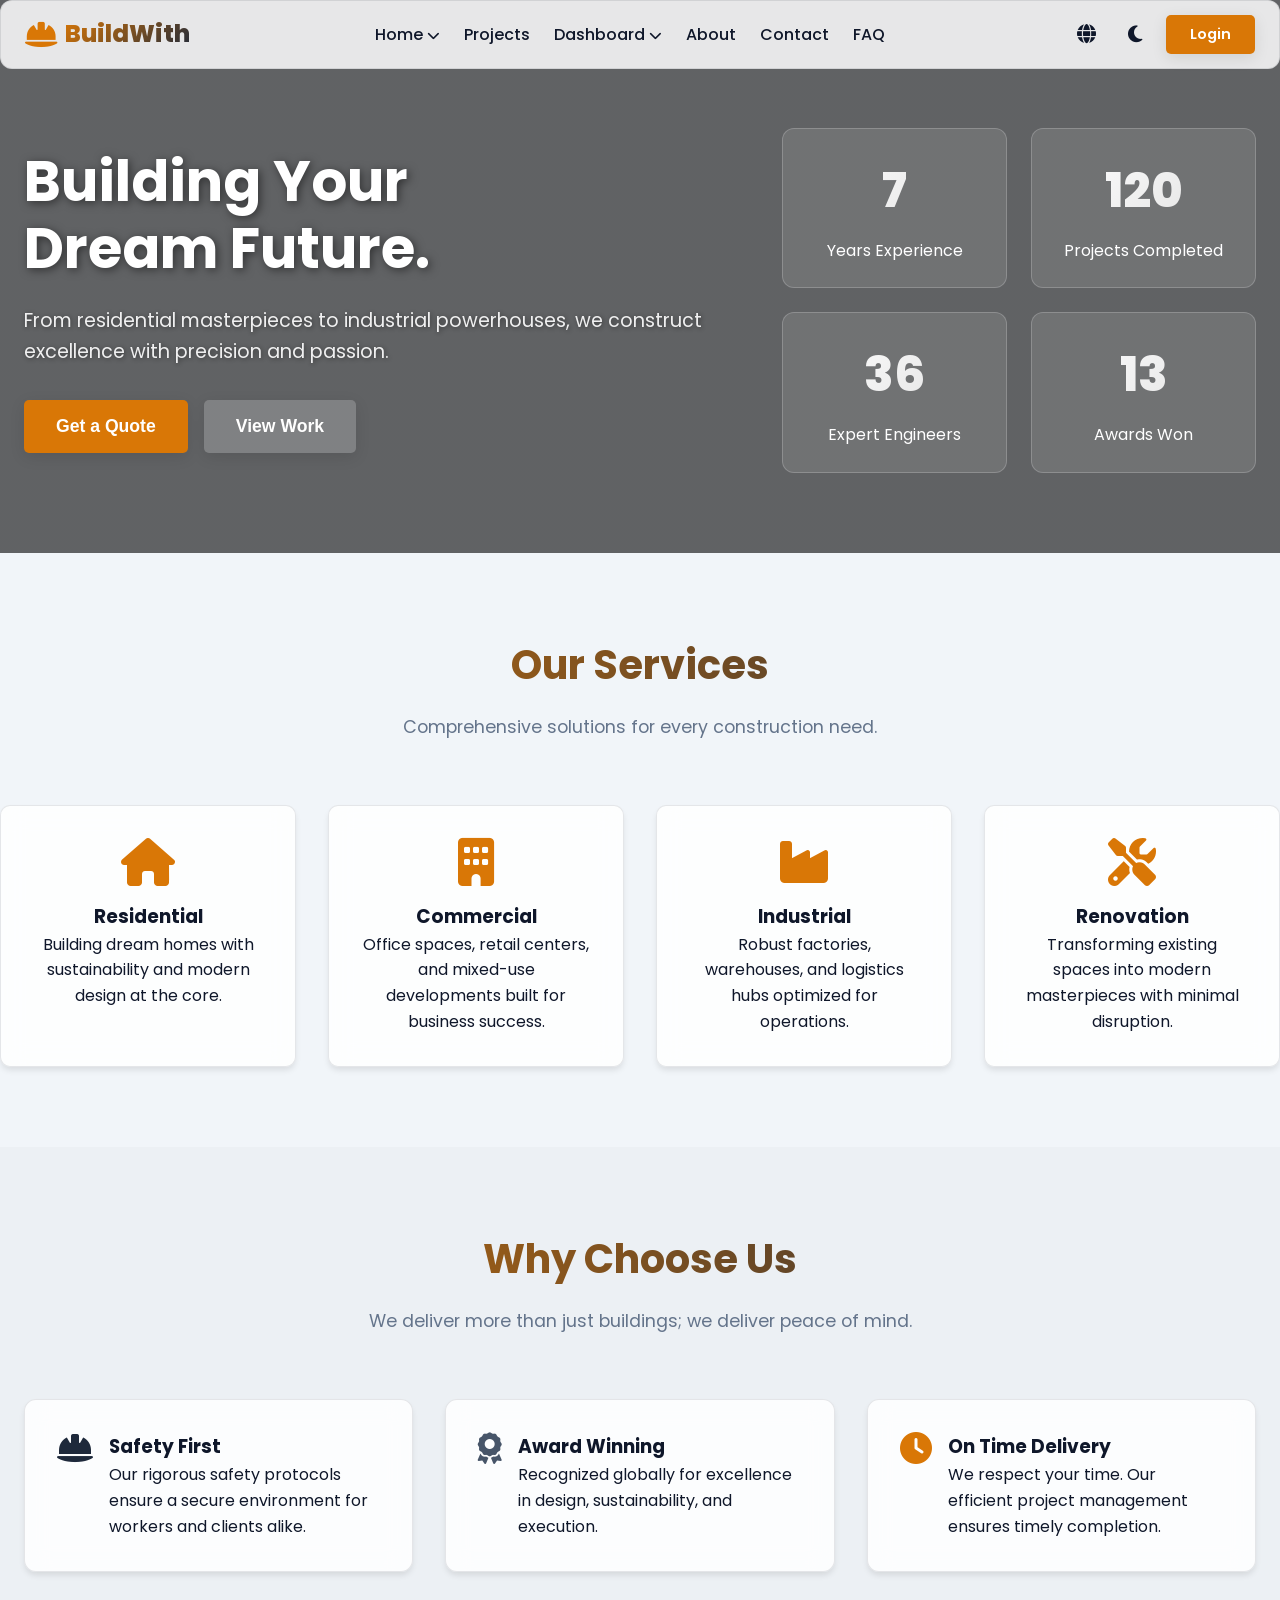
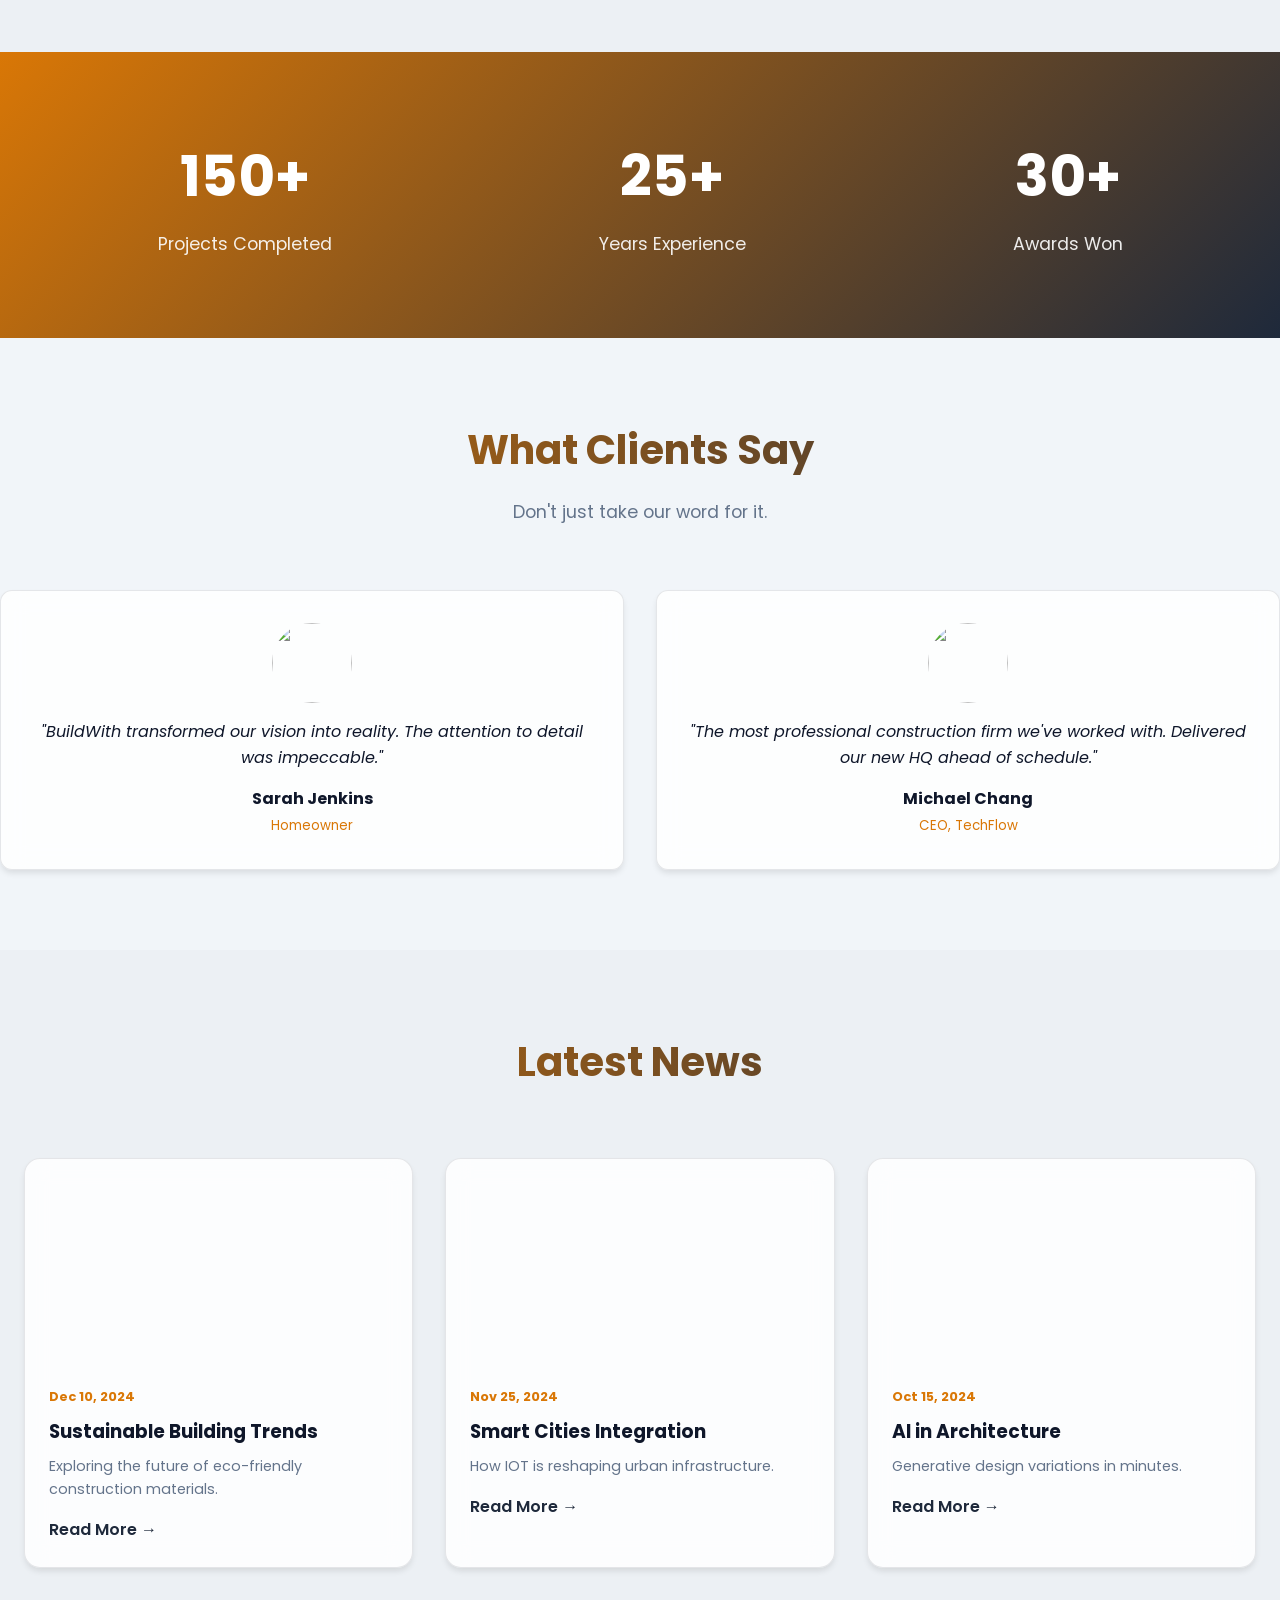
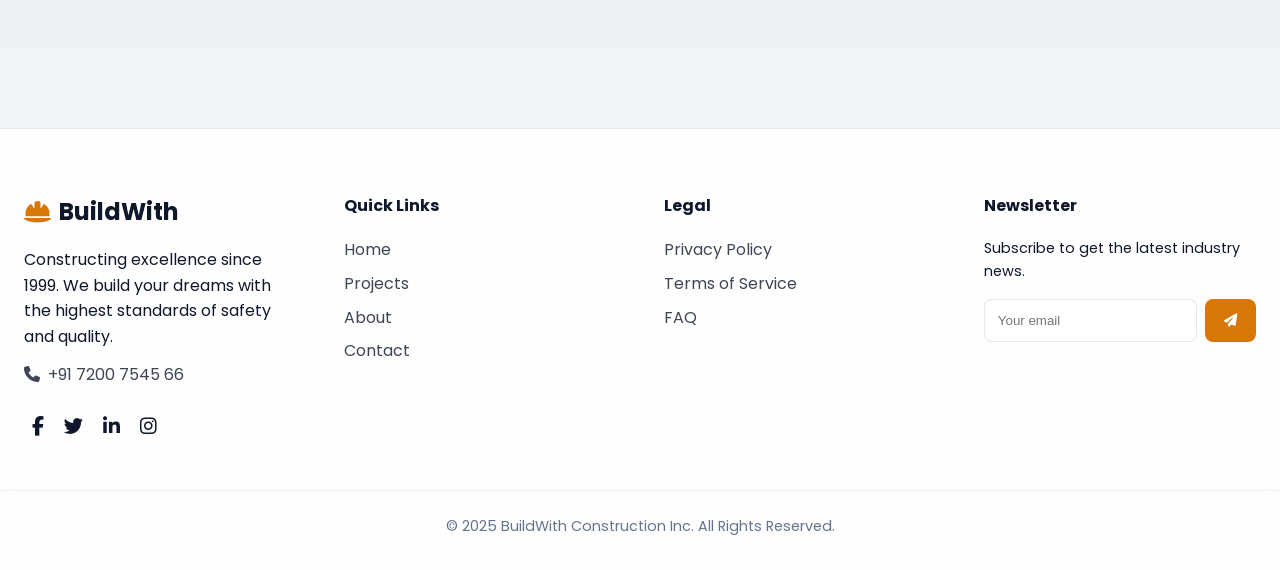
==== index.html @ 1ea1a994 "Enhance dashboards with new charts and layout fixes" ====
<!DOCTYPE html>
<html lang="en">

<head>
    <meta charset="UTF-8">
    <meta name="viewport" content="width=device-width, initial-scale=1.0">
    <title>BuildWith - Corporate Construction</title>
    <link rel="stylesheet" href="assets/css/style.css">
    <link rel="stylesheet" href="https://cdnjs.cloudflare.com/ajax/libs/font-awesome/6.4.0/css/all.min.css">
    <link href="https://fonts.googleapis.com/css2?family=Poppins:wght@300;400;600;700&display=swap" rel="stylesheet">
    <style>
        /* Specific Styles for Index 1 */
        .hero {
            height: 90vh;
            background: linear-gradient(rgba(15, 23, 42, 0.7), rgba(15, 23, 42, 0.7)), url('https://images.unsplash.com/photo-1541888946425-d81bb19240f5?auto=format&fit=crop&q=80&w=1920');
            background-size: cover;
            background-position: center;
            display: flex;
            align-items: center;
            justify-content: center;
            text-align: center;
            color: white;
        }

        .hero-content h1 {
            font-size: 3.5rem;
            margin-bottom: 1rem;
            text-transform: uppercase;
            letter-spacing: 2px;
        }

        .cta-btn {
            padding: 1rem 2rem;
            background: var(--primary-color);
            color: white;
            border: none;
            border-radius: 5px;
            font-weight: 600;
            font-size: 1.1rem;
            cursor: pointer;
            transition: transform 0.3s;
        }

        .cta-btn:hover {
            transform: scale(1.05);
            background: var(--secondary-color);
        }

        .section-padding {
            padding: 5rem 0;
        }

        .services-grid {
            display: grid;
            grid-template-columns: repeat(auto-fit, minmax(250px, 1fr));
            gap: 2rem;
        }

        .service-card {
            padding: 2rem;
            text-align: center;
            border-radius: 10px;
            transition: transform 0.3s;
        }

        .service-card:hover {
            transform: translateY(-10px);
        }

        .service-icon {
            font-size: 3rem;
            color: var(--primary-color);
            margin-bottom: 1rem;
        }
    </style>
</head>

<body>

    <!-- Navbar -->
    <nav class="navbar glass">
        <div class="container nav-container">
            <div class="logo">
                <a href="index.html" style="display: flex; align-items: center; gap: 0.5rem;">
                    <i class="fas fa-hard-hat" style="font-size: 1.8rem; color: var(--primary-color);"></i>
                    <h2
                        style="background: linear-gradient(135deg, var(--primary-color), var(--secondary-color)); -webkit-background-clip: text; background-clip: text; -webkit-text-fill-color: transparent; font-weight: 800; margin: 0;">
                        BuildWith</h2>
                </a>
            </div>

            <div class="hamburger" id="hamburger">
                <i class="fas fa-bars"></i>
            </div>

            <ul class="nav-menu" id="nav-menu">
                <li class="nav-item">
                    <span class="nav-link">Home <i class="fas fa-chevron-down" style="font-size: 0.8rem;"></i></span>
                    <ul class="dropdown-menu">
                        <li><a href="index.html" class="dropdown-item">Corporate Home</a></li>
                        <li><a href="index2.html" class="dropdown-item">Creative Home</a></li>
                    </ul>
                </li>
                <li class="nav-item"><a href="projects.html" class="nav-link">Projects</a></li>
                <li class="nav-item">
                    <span class="nav-link">Dashboard <i class="fas fa-chevron-down"
                            style="font-size: 0.8rem;"></i></span>
                    <ul class="dropdown-menu">
                        <li><a href="user-dashboard.html" class="dropdown-item">User Dashboard</a></li>
                        <li><a href="admin-dashboard.html" class="dropdown-item">Admin Dashboard</a></li>
                    </ul>
                </li>
                <li class="nav-item"><a href="about.html" class="nav-link">About</a></li>
                <li class="nav-item"><a href="contact.html" class="nav-link">Contact</a></li>
                <li class="nav-item"><a href="faq.html" class="nav-link">FAQ</a></li>
            </ul>

            <div class="nav-controls">
                <button id="rtl-toggle" class="icon-btn" title="Toggle RTL"><i class="fas fa-globe"></i></button>
                <button id="theme-toggle" class="icon-btn" title="Toggle Theme"><i class="fas fa-moon"></i></button>
                <a href="login.html" class="cta-btn" style="padding: 0.5rem 1.5rem; font-size: 0.9rem;">Login</a>
            </div>
        </div>
    </nav>

    <!-- Enhanced Hero Section -->
    <header class="hero-wrapper">
        <div class="container hero-grid">
            <div class="animate-fade-up">
                <h1
                    style="font-size: 3.5rem; line-height: 1.2; margin-bottom: 1.5rem; text-shadow: 2px 2px 10px rgba(0,0,0,0.5);">
                    Building Your <br> Dream Future.
                </h1>
                <p
                    style="font-size: 1.2rem; margin-bottom: 2rem; opacity: 0.9; text-shadow: 1px 1px 5px rgba(0,0,0,0.5);">
                    From residential masterpieces to industrial powerhouses, we construct excellence with precision and
                    passion.
                </p>
                <div style="display: flex; gap: 1rem;">
                    <button class="cta-btn" onclick="window.location.href='contact.html'">Get a Quote</button>
                    <button class="cta-btn" style="background: rgba(255,255,255,0.2); backdrop-filter: blur(5px);"
                        onclick="window.location.href='projects.html'">View Work</button>
                </div>
            </div>

            <div class="counter-grid animate-fade-up delay-200">
                <div class="counter-box">
                    <div class="counter-number" data-target="25">0</div>
                    <p>Years Experience</p>
                </div>
                <div class="counter-box">
                    <div class="counter-number" data-target="500">0</div>
                    <p>Projects Completed</p>
                </div>
                <div class="counter-box">
                    <div class="counter-number" data-target="150">0</div>
                    <p>Expert Engineers</p>
                </div>
                <div class="counter-box">
                    <div class="counter-number" data-target="50">0</div>
                    <p>Awards Won</p>
                </div>
            </div>
        </div>
    </header>

    <!-- Services Section -->
    <section class="section-padding container">
        <div class="section-header">
            <h2>Our Services</h2>
            <p>Comprehensive solutions for every construction need.</p>
        </div>
        <div class="services-grid">
            <div class="service-card glass">
                <i class="fas fa-home service-icon"></i>
                <h3>Residential</h3>
                <p>Building dream homes with sustainability and modern design at the core.</p>
            </div>
            <div class="service-card glass">
                <i class="fas fa-building service-icon"></i>
                <h3>Commercial</h3>
                <p>Office spaces, retail centers, and mixed-use developments built for business success.</p>
            </div>
            <div class="service-card glass">
                <i class="fas fa-industry service-icon"></i>
                <h3>Industrial</h3>
                <p>Robust factories, warehouses, and logistics hubs optimized for operations.</p>
            </div>
            <div class="service-card glass">
                <i class="fas fa-tools service-icon"></i>
                <h3>Renovation</h3>
                <p>Transforming existing spaces into modern masterpieces with minimal disruption.</p>
            </div>
        </div>
    </section>

    <!-- Why Choose Us -->
    <section class="section-padding" style="background: rgba(0,0,0,0.02);">
        <div class="container">
            <div class="section-header">
                <h2>Why Choose Us</h2>
                <p>We deliver more than just buildings; we deliver peace of mind.</p>
            </div>
            <div style="display: grid; grid-template-columns: repeat(auto-fit, minmax(300px, 1fr)); gap: 2rem;">
                <div class="glass" style="padding: 2rem; display: flex; align-items: flex-start; gap: 1rem;">
                    <i class="fas fa-hard-hat" style="font-size: 2rem; color: var(--secondary-color);"></i>
                    <div>
                        <h3>Safety First</h3>
                        <p>Our rigorous safety protocols ensure a secure environment for workers and clients alike.</p>
                    </div>
                </div>
                <div class="glass" style="padding: 2rem; display: flex; align-items: flex-start; gap: 1rem;">
                    <i class="fas fa-award" style="font-size: 2rem; color: var(--accent-color);"></i>
                    <div>
                        <h3>Award Winning</h3>
                        <p>Recognized globally for excellence in design, sustainability, and execution.</p>
                    </div>
                </div>
                <div class="glass" style="padding: 2rem; display: flex; align-items: flex-start; gap: 1rem;">
                    <i class="fas fa-clock" style="font-size: 2rem; color: var(--primary-color);"></i>
                    <div>
                        <h3>On Time Delivery</h3>
                        <p>We respect your time. Our efficient project management ensures timely completion.</p>
                    </div>
                </div>
            </div>
        </div>
    </section>

    <!-- Stats Section -->
    <section
        style="background: linear-gradient(135deg, var(--primary-color), var(--secondary-color)); color: white; padding: 5rem 0; position: relative; overflow: hidden;">
        <div class="container"
            style="display: flex; justify-content: space-around; flex-wrap: wrap; text-align: center; position: relative; z-index: 2;">
            <div class="stat-item">
                <h2 id="stat-projects" style="font-size: 3.5rem; margin-bottom: 0.5rem;">150+</h2>
                <p style="font-size: 1.1rem; opacity: 0.9;">Projects Completed</p>
            </div>
            <div class="stat-item">
                <h2 id="stat-years" style="font-size: 3.5rem; margin-bottom: 0.5rem;">25+</h2>
                <p style="font-size: 1.1rem; opacity: 0.9;">Years Experience</p>
            </div>
            <div class="stat-item">
                <h2 id="stat-awards" style="font-size: 3.5rem; margin-bottom: 0.5rem;">30+</h2>
                <p style="font-size: 1.1rem; opacity: 0.9;">Awards Won</p>
            </div>
        </div>
    </section>

    <!-- Testimonials -->
    <section class="section-padding container">
        <div class="section-header">
            <h2>What Clients Say</h2>
            <p>Don't just take our word for it.</p>
        </div>
        <div style="display: grid; grid-template-columns: repeat(auto-fit, minmax(300px, 1fr)); gap: 2rem;">
            <!-- Js populated ideally, but let's hardcode for visual reliability in static file for now, 
                 or use the scipt to inject. Let's use the script 'data.js' and a small inline script loop 
                 to demonstrate dynamic capability as requested. -->
            <div class="glass" style="padding: 2rem; text-align: center;">
                <img src="https://randomuser.me/api/portraits/women/44.jpg"
                    style="width: 80px; height: 80px; border-radius: 50%; margin-bottom: 1rem; border: 3px solid var(--border-color);">
                <p style="font-style: italic; margin-bottom: 1rem;">"BuildWith transformed our vision into reality. The
                    attention to detail was impeccable."</p>
                <h4>Sarah Jenkins</h4>
                <small style="color: var(--primary-color);">Homeowner</small>
            </div>
            <div class="glass" style="padding: 2rem; text-align: center;">
                <img src="https://randomuser.me/api/portraits/men/32.jpg"
                    style="width: 80px; height: 80px; border-radius: 50%; margin-bottom: 1rem; border: 3px solid var(--border-color);">
                <p style="font-style: italic; margin-bottom: 1rem;">"The most professional construction firm we've
                    worked with. Delivered our new HQ ahead of schedule."</p>
                <h4>Michael Chang</h4>
                <small style="color: var(--primary-color);">CEO, TechFlow</small>
            </div>
        </div>
    </section>

    <!-- News Section -->
    <section class="section-padding" style="background: rgba(0,0,0,0.02);">
        <div class="container">
            <div class="section-header">
                <h2>Latest News</h2>
            </div>
            <div style="display: grid; grid-template-columns: repeat(auto-fit, minmax(300px, 1fr)); gap: 2rem;">
                <div class="glass glass-no-hover" style="border-radius: 16px; overflow: hidden;">
                    <div
                        style="height: 200px; background: url('https://images.unsplash.com/photo-1518770660439-4636190af475?auto=format&fit=crop&q=80&w=500') center/cover;">
                    </div>
                    <div style="padding: 1.5rem;">
                        <span style="font-size: 0.8rem; color: var(--primary-color); font-weight: bold;">Dec 10,
                            2024</span>
                        <h3 style="margin: 0.5rem 0;">Sustainable Building Trends</h3>
                        <p style="color: var(--text-muted); font-size: 0.9rem;">Exploring the future of eco-friendly
                            construction materials.</p>
                        <a href="#"
                            style="display: inline-block; margin-top: 1rem; color: var(--secondary-color); font-weight: 600;">Read
                            More &rarr;</a>
                    </div>
                </div>
                <div class="glass glass-no-hover" style="border-radius: 16px; overflow: hidden;">
                    <div
                        style="height: 200px; background: url('https://images.unsplash.com/photo-1477959858617-67f85cf4f1df?auto=format&fit=crop&q=80&w=500') center/cover;">
                    </div>
                    <div style="padding: 1.5rem;">
                        <span style="font-size: 0.8rem; color: var(--primary-color); font-weight: bold;">Nov 25,
                            2024</span>
                        <h3 style="margin: 0.5rem 0;">Smart Cities Integration</h3>
                        <p style="color: var(--text-muted); font-size: 0.9rem;">How IOT is reshaping urban
                            infrastructure.</p>
                        <a href="#"
                            style="display: inline-block; margin-top: 1rem; color: var(--secondary-color); font-weight: 600;">Read
                            More &rarr;</a>
                    </div>
                </div>
                <div class="glass glass-no-hover" style="border-radius: 16px; overflow: hidden;">
                    <div
                        style="height: 200px; background: url('https://images.unsplash.com/photo-1550751827-4bd374c3f58b?auto=format&fit=crop&q=80&w=500') center/cover;">
                    </div>
                    <div style="padding: 1.5rem;">
                        <span style="font-size: 0.8rem; color: var(--primary-color); font-weight: bold;">Oct 15,
                            2024</span>
                        <h3 style="margin: 0.5rem 0;">AI in Architecture</h3>
                        <p style="color: var(--text-muted); font-size: 0.9rem;">Generative design variations in minutes.
                        </p>
                        <a href="#"
                            style="display: inline-block; margin-top: 1rem; color: var(--secondary-color); font-weight: 600;">Read
                            More &rarr;</a>
                    </div>
                </div>
            </div>
        </div>
    </section>

    <!-- Footer -->
    <footer>
        <div class="container footer-grid">
            <div>
                <div style="display: flex; align-items: center; gap: 0.5rem; margin-bottom: 1rem;">
                    <i class="fas fa-hard-hat" style="font-size: 1.5rem; color: var(--primary-color);"></i>
                    <h3 style="font-size: 1.5rem; margin: 0;">BuildWith</h3>
                </div>
                <p>Constructing excellence since 1999. We build your dreams with the highest standards of safety and
                    quality.</p>
                <p style="margin-top: 0.8rem; opacity: 0.8;"><i class="fas fa-phone"
                        style="margin-right: 0.5rem;"></i>+91 7200 7545 66</p>
                <div style="margin-top: 1.5rem;">
                    <a href="#" class="icon-btn"><i class="fab fa-facebook-f"></i></a>
                    <a href="#" class="icon-btn"><i class="fab fa-twitter"></i></a>
                    <a href="#" class="icon-btn"><i class="fab fa-linkedin-in"></i></a>
                    <a href="#" class="icon-btn"><i class="fab fa-instagram"></i></a>
                </div>
            </div>
            <div>
                <h4 style="margin-bottom: 1.2rem;">Quick Links</h4>
                <ul style="opacity: 0.8;">
                    <li style="margin-bottom: 0.5rem;"><a href="index.html">Home</a></li>
                    <li style="margin-bottom: 0.5rem;"><a href="projects.html">Projects</a></li>
                    <li style="margin-bottom: 0.5rem;"><a href="about.html">About</a></li>
                    <li style="margin-bottom: 0.5rem;"><a href="contact.html">Contact</a></li>
                </ul>
            </div>
            <div>
                <h4 style="margin-bottom: 1.2rem;">Legal</h4>
                <ul style="opacity: 0.8;">
                    <li style="margin-bottom: 0.5rem;"><a href="privacy_terms.html">Privacy Policy</a></li>
                    <li style="margin-bottom: 0.5rem;"><a href="privacy_terms.html">Terms of Service</a></li>
                    <li style="margin-bottom: 0.5rem;"><a href="faq.html">FAQ</a></li>
                </ul>
            </div>
            <div>
                <h4 style="margin-bottom: 1.2rem;">Newsletter</h4>
                <p style="margin-bottom: 1rem; font-size: 0.9rem;">Subscribe to get the latest industry news.</p>
                <div style="display: flex; gap: 0.5rem;">
                    <input type="email" placeholder="Your email"
                        style="padding: 0.8rem; border: var(--glass-border); background: rgba(255,255,255,0.5); border-radius: 8px; width: 100%; outline: none;">
                    <button
                        style="padding: 0.8rem 1.2rem; background: var(--primary-color); color: white; border: none; border-radius: 8px; cursor: pointer;"><i
                            class="fas fa-paper-plane"></i></button>
                </div>
            </div>
        </div>
        <div
            style="text-align: center; margin-top: 3rem; padding-top: 1.5rem; border-top: 1px solid rgba(0,0,0,0.05); color: var(--text-muted); font-size: 0.9rem;">
            <p>&copy; 2025 BuildWith Construction Inc. All Rights Reserved.</p>
        </div>
    </footer>

    <script src="assets/js/data.js"></script>
    <script src="assets/js/rtl-toggle.js"></script>
    <script src="assets/js/main.js"></script>
    <script src="assets/js/particles.js"></script>
    <script>
        // Counter Animation
        const counters = document.querySelectorAll('.counter-number');
        const options = {
            threshold: 0.5
        };

        const observer = new IntersectionObserver((entries) => {
            entries.forEach(entry => {
                if (entry.isIntersecting) {
                    const counter = entry.target;
                    const target = +counter.getAttribute('data-target');
                    const duration = 2000; // ms
                    const increment = target / (duration / 16); // 60fps

                    let current = 0;
                    const updateCounter = () => {
                        current += increment;
                        if (current < target) {
                            counter.innerText = Math.ceil(current);
                            requestAnimationFrame(updateCounter);
                        } else {
                            counter.innerText = target + "+";
                        }
                    };
                    updateCounter();
                    observer.unobserve(counter);
                }
            });
        }, options);

        counters.forEach(counter => {
            observer.observe(counter);
        });
    </script>
</body>

</html>
---- assets/css/style.css ----
/* Base Styles & Variables */
:root {
    /* Light Mode (Default) - "Construction Day" */
    --primary-color: #d97706;
    /* Darker Amber for good contrast on light */
    --primary-light: #fbbf24;
    --secondary-color: #1e293b;
    /* Dark Slate */
    --accent-color: #475569;
    /* Slate 600 */

    --background-color: #f1f5f9;
    /* Slate 100 - Distinct Light BG */
    --text-color: #0f172a;
    /* Slate 900 - Dark Text */
    --text-muted: #64748b;
    /* Slate 500 */

    --card-bg: rgba(255, 255, 255, 0.85);
    /* Light glass */
    --nav-bg: rgba(255, 255, 255, 0.9);
    --glass-border: 1px solid rgba(15, 23, 42, 0.1);
    --glass-shadow: 0 4px 6px -1px rgba(0, 0, 0, 0.1);

    --shadow-sm: 0 1px 2px 0 rgba(0, 0, 0, 0.05);
    --shadow-md: 0 4px 6px -1px rgba(0, 0, 0, 0.1);
    --transition-speed: 0.3s;
    --border-radius: 12px;
}

body.dark-mode {
    /* Dark Mode - "Construction Night" */
    --primary-color: #f59e0b;
    /* Bright Amber */
    --primary-light: #fbbf24;
    --secondary-color: #3b82f6;
    /* Structural Blue */
    --accent-color: #94a3b8;
    /* Slate 400 */

    --background-color: #0f172a;
    /* Slate 900 - Deep Navy */
    --text-color: #f8fafc;
    /* Slate 50 - White Text */
    --text-muted: #cbd5e1;
    /* Slate 300 */

    --card-bg: rgba(30, 41, 59, 0.75);
    /* Dark Glass */
    --nav-bg: rgba(15, 23, 42, 0.9);
    --glass-border: 1px solid rgba(255, 255, 255, 0.1);
    --glass-shadow: 0 8px 32px 0 rgba(0, 0, 0, 0.4);

    --shadow-sm: 0 4px 6px -1px rgba(0, 0, 0, 0.3);
    --shadow-md: 0 10px 15px -3px rgba(0, 0, 0, 0.5);
}

* {
    margin: 0;
    padding: 0;
    box-sizing: border-box;
}

html,
body {
    font-family: 'Poppins', sans-serif;
    background-color: var(--background-color);
    color: var(--text-color);
    transition: color var(--transition-speed);
    overflow-x: hidden;
    /* Prevent horizontal scroll */
    line-height: 1.6;
    min-height: 100vh;
    position: relative;
    width: 100%;
    max-width: 100%;
}

img,
video,
canvas,
iframe {
    max-width: 100%;
}

/* Particle Canvas Background */
#particles-canvas {
    position: fixed;
    top: 0;
    left: 0;
    width: 100%;
    height: 100%;
    z-index: -1;
    pointer-events: none;
}

a {
    text-decoration: none;
    color: inherit;
    transition: color 0.2s;
}

ul {
    list-style: none;
}

/* Professional Glassmorphism */
.glass {
    background: var(--card-bg);
    backdrop-filter: blur(12px);
    -webkit-backdrop-filter: blur(12px);
    border: var(--glass-border);
    box-shadow: var(--glass-shadow);
    border-radius: var(--border-radius);
    transition: transform 0.3s, box-shadow 0.3s, border-color 0.3s;
}

.glass:hover {
    transform: translateY(-5px);
    box-shadow: 0 15px 40px rgba(0, 0, 0, 0.4);
    border-color: rgba(245, 158, 11, 0.3);
    /* Subtle amber glow */
}

.glass-no-hover:hover {
    transform: none;
    box-shadow: var(--glass-shadow);
    border-color: var(--glass-border);
}

/* Wrapper */
.container {
    max-width: 1280px;
    margin: 0 auto;
    padding: 0 1.5rem;
}

.page-with-fixed-nav {
    padding-top: 100px;
    /* Spacer for fixed navbar */
}

/* RTL Support */
body.rtl-mode {
    direction: rtl;
}

body.rtl-mode .flip-rtl {
    transform: scaleX(-1);
}

/* Buttons */
.cta-btn {
    display: inline-block;
    padding: 0.75rem 2rem;
    background: linear-gradient(135deg, var(--primary-color), var(--secondary-color));
    color: white;
    border: none;
    border-radius: 50px;
    font-weight: 600;
    cursor: pointer;
    transition: transform 0.3s, box-shadow 0.3s;
    box-shadow: 0 4px 15px rgba(0, 0, 0, 0.1);
}

.cta-btn:hover {
    transform: translateY(-2px);
    box-shadow: 0 6px 20px rgba(79, 70, 229, 0.3);
}

.icon-btn {
    background: none;
    border: none;
    color: var(--text-color);
    font-size: 1.2rem;
    cursor: pointer;
    padding: 0.5rem;
    border-radius: 50%;
    transition: background 0.3s;
}

.icon-btn:hover {
    background: rgba(255, 255, 255, 0.2);
    color: var(--primary-color);
}

/* Dashboard Labels */
.dashboard-label {
    display: block;
    padding: 0.5rem 1rem;
    border-radius: 8px;
    font-weight: 700;
    text-align: center;
    margin-bottom: 1rem;
    font-size: 0.9rem;
    letter-spacing: 0.5px;
    text-transform: uppercase;
    white-space: nowrap;
}

.dashboard-label.admin {
    background: rgba(239, 68, 68, 0.15);
    color: #ef4444;
    border: 1px solid rgba(239, 68, 68, 0.3);
}

.dashboard-label.user {
    background: rgba(16, 185, 129, 0.15);
    color: #10b981;
    border: 1px solid rgba(16, 185, 129, 0.3);
}

@media (max-width: 900px) {
    .dashboard-label {
        margin-bottom: 0;
        margin-right: 1rem;
        display: flex;
        align-items: center;
    }
}

/* Navbar */
/* Navbar */
.navbar {
    position: fixed;
    top: 0;
    left: 0;
    width: 100%;
    z-index: 1000;
    padding: 0.8rem 0;
    transition: padding 0.3s;
    overflow: visible;
    /* Ensure dropdowns are not clipped */
}

.navbar.scrolled {
    padding: 0.5rem 0;
}

.nav-container {
    display: flex;
    justify-content: space-between;
    align-items: center;
    flex-wrap: nowrap;
    gap: 1rem;
}

.logo {
    flex-shrink: 0;
}

.logo a {
    display: flex;
    align-items: center;
    gap: 0.5rem;
    white-space: nowrap;
}

.nav-menu {
    display: flex;
    gap: 1.5rem;
    align-items: center;
}

.nav-controls {
    display: flex;
    align-items: center;
    gap: 1rem;
    flex-shrink: 0;
}

.nav-item {
    position: relative;
    padding: 0.5rem 0;
}

.nav-link {
    font-weight: 500;
    position: relative;
    cursor: pointer;
}

.nav-link::after {
    content: '';
    position: absolute;
    width: 0;
    height: 2px;
    bottom: -4px;
    left: 0;
    background: var(--primary-color);
    transition: width 0.3s;
}

.nav-link:hover::after {
    width: 100%;
}

/* Dropdown Menu */
.dropdown-menu {
    position: absolute;
    top: 100%;
    left: 0;
    background: var(--nav-bg);
    min-width: 220px;
    /* Increased width for better content fit */
    border-radius: 12px;
    padding: 0.5rem;
    opacity: 0;
    visibility: hidden;
    transform: translateY(15px);
    /* Start slightly lower */
    transition: all 0.3s cubic-bezier(0.16, 1, 0.3, 1);
    /* Smoother bounce */
    box-shadow: 0 10px 25px -5px rgba(0, 0, 0, 0.1), 0 8px 10px -6px rgba(0, 0, 0, 0.1);
    /* Stronger shadow to pop */
    border: var(--glass-border);
    backdrop-filter: blur(20px);
    display: flex;
    flex-direction: column;
    z-index: 2000;
    /* Ensure it floats above everything */
    margin-top: 10px;
    /* Gap from navbar */
}

body.rtl-mode .dropdown-menu {
    left: auto;
    right: 0;
}

.nav-item:hover .dropdown-menu {
    opacity: 1;
    visibility: visible;
    transform: translateY(0);
}

.dropdown-item {
    padding: 0.75rem 1rem;
    border-radius: 8px;
    font-size: 0.95rem;
    transition: background 0.2s;
}

.dropdown-item:hover {
    background: rgba(79, 70, 229, 0.1);
    color: var(--primary-color);
}

/* Mobile Menu */
.hamburger {
    display: none;
    cursor: pointer;
    font-size: 1.5rem;
    flex-shrink: 0;
}


@media (max-width: 900px) {
    .navbar {
        padding: 0.6rem 0;
    }

    .nav-container {
        padding: 0 1rem;
        gap: 0.5rem;
    }

    .logo a {
        gap: 0.3rem;
    }

    .logo i {
        font-size: 1.3rem !important;
    }

    .logo h2 {
        font-size: 1.2rem !important;
    }

    .nav-controls {
        gap: 0.5rem;
    }

    .icon-btn {
        font-size: 1rem;
        padding: 0.4rem;
    }

    .nav-controls .cta-btn {
        padding: 0.4rem 1rem !important;
        font-size: 0.85rem !important;
        white-space: nowrap;
    }

    .nav-controls>div[style*="width"] {
        width: 32px !important;
        height: 32px !important;
    }

    .nav-menu {
        position: fixed;
        left: -100%;
        top: 70px;
        /* Below navbar */
        width: 100%;
        height: auto;
        min-height: 50vh;
        background: var(--nav-bg);
        flex-direction: column;
        justify-content: flex-start;
        padding: 2rem;
        gap: 1.5rem;
        transition: left 0.3s ease-in-out, right 0.3s ease-in-out;
        box-shadow: 0 10px 20px rgba(0, 0, 0, 0.5);
        backdrop-filter: blur(15px);
        -webkit-backdrop-filter: blur(15px);
    }

    body.dark-mode .nav-menu {
        background: rgba(15, 23, 42, 0.95);
    }

    .nav-menu.active {
        left: 0;
    }

    /* RTL Mode Mobile Menu */
    body.rtl-mode .nav-menu {
        left: auto;
        right: -100%;
    }

    body.rtl-mode .nav-menu.active {
        left: auto;
        right: 0;
    }

    .hamburger {
        display: block;
        z-index: 1001;
        order: -1;
        margin-right: auto;
    }

    /* Mobile Dropdown Styling */
    .dropdown-menu {
        position: static;
        width: 100%;
        opacity: 1;
        visibility: visible;
        transform: none !important;
        background: rgba(255, 255, 255, 0.05);
        /* Slight highlight */
        box-shadow: none;
        padding-left: 0;
        display: none;
        /* Hidden by default */
        margin-top: 0.5rem;
    }

    .nav-item:hover .dropdown-menu {
        display: flex;
        /* Show on hover for simplicity on mobile touch */
        animation: fadeInUp 0.3s;
    }
}


/* Extra small screens */
@media (max-width: 480px) {
    .logo i {
        font-size: 1.1rem !important;
    }

    .logo h2 {
        font-size: 1rem !important;
    }

    .nav-controls {
        gap: 0.3rem;
    }

    .icon-btn {
        font-size: 0.9rem;
        padding: 0.3rem;
    }

    .nav-controls .cta-btn {
        padding: 0.35rem 0.8rem !important;
        font-size: 0.8rem !important;
    }

    .nav-controls>div[style*="width"] {
        width: 28px !important;
        height: 28px !important;
    }

    .hamburger {
        font-size: 1.2rem;
    }
}

/* Section Classes */
.section-header {
    text-align: center;
    margin-bottom: 4rem;
}

.section-header h2 {
    font-size: 2.5rem;
    margin-bottom: 1rem;
    background: linear-gradient(to right, var(--primary-color), var(--secondary-color));
    -webkit-background-clip: text;
    background-clip: text;
    -webkit-text-fill-color: transparent;
}

.section-header p {
    color: var(--text-muted);
    font-size: 1.1rem;
}

/* Footer */
footer {
    padding: 4rem 0 2rem;
    margin-top: 5rem;
    background: var(--nav-bg);
    border-top: var(--glass-border);
    backdrop-filter: blur(10px);
}

.footer-grid {
    display: grid;
    grid-template-columns: repeat(auto-fit, minmax(250px, 1fr));
    gap: 3rem;
}

@media (max-width: 768px) {
    footer {
        padding: 2rem 0 1rem;
        margin-top: 3rem;
    }

    .footer-grid {
        grid-template-columns: 1fr;
        gap: 1.5rem;
    }

    .footer-grid h3,
    .footer-grid h4 {
        margin-bottom: 0.8rem !important;
        font-size: 1.2rem !important;
    }

    .footer-grid p {
        margin-bottom: 0.5rem !important;
        font-size: 0.9rem;
    }

    .footer-grid ul li {
        margin-bottom: 0.3rem !important;
    }

    .footer-grid>div>div[style*="margin-top"] {
        margin-top: 0.8rem !important;
    }

    footer [style*="margin-top: 3rem"] {
        margin-top: 1.5rem !important;
        padding-top: 1rem !important;
    }
}

/* Animations */
@keyframes fadeInUp {
    from {
        opacity: 0;
        transform: translateY(30px);
    }

    to {
        opacity: 1;
        transform: translateY(0);
    }
}

.animate-fade-up {
    animation: fadeInUp 0.8s ease-out forwards;
}

.delay-100 {
    animation-delay: 0.1s;
}

.delay-200 {
    animation-delay: 0.2s;
}

.delay-300 {
    animation-delay: 0.3s;
}

/* Enhanced Hero */
.hero-wrapper {
    background: linear-gradient(rgba(0, 0, 0, 0.6), rgba(0, 0, 0, 0.6)), url('https://images.unsplash.com/photo-1541976544320-a9e4bb26b3d6?auto=format&fit=crop&q=80&w=2000');
    background-size: cover;
    background-position: center;
    background-attachment: fixed;
    color: white;
    padding: 8rem 0 5rem;
    position: relative;
}

.hero-grid {
    display: grid;
    grid-template-columns: 1.5fr 1fr;
    gap: 3rem;
    align-items: center;
}

@media (max-width: 900px) {
    .hero-grid {
        grid-template-columns: 1fr;
        text-align: center;
    }
}

/* Counter Styles */
.counter-box {
    background: rgba(255, 255, 255, 0.1);
    backdrop-filter: blur(10px);
    border: 1px solid rgba(255, 255, 255, 0.2);
    border-radius: 12px;
    padding: 1.5rem;
    text-align: center;
    transition: transform 0.3s;
}

.counter-box:hover {
    transform: translateY(-5px);
    background: rgba(255, 255, 255, 0.2);
}

.counter-number {
    font-size: 3rem;
    font-weight: 800;
    margin-bottom: 0.5rem;
    background: linear-gradient(135deg, #fff, #e0e0e0);
    -webkit-background-clip: text;
    background-clip: text;
    -webkit-text-fill-color: transparent;
}

.counter-grid {
    display: grid;
    grid-template-columns: repeat(2, 1fr);
    gap: 1.5rem;
}

/* FAQ Categories */
.faq-categories {
    display: flex;
    justify-content: center;
    gap: 1rem;
    flex-wrap: wrap;
    margin-bottom: 3rem;
}

.faq-btn {
    padding: 0.8rem 1.5rem;
    border-radius: 30px;
    background: var(--card-bg);
    border: var(--glass-border);
    cursor: pointer;
    transition: all 0.3s;
    font-weight: 600;
}

.faq-btn.active,
.faq-btn:hover {
    background: var(--primary-color);
    color: white;
    transform: translateY(-2px);
    box-shadow: 0 5px 15px rgba(79, 70, 229, 0.3);
}

/* About Page Styles */
.about-hero {
    min-height: 60vh;
    display: flex;
    align-items: center;
    justify-content: center;
    text-align: center;
    background: linear-gradient(rgba(0, 0, 0, 0.7), rgba(0, 0, 0, 0.7)), url('https://images.unsplash.com/photo-1531835551805-16d864c8d311?auto=format&fit=crop&q=80&w=2000');
    background-size: cover;
    background-attachment: fixed;
    color: white;
}

.mission-vision-grid {
    display: grid;
    grid-template-columns: repeat(auto-fit, minmax(300px, 1fr));
    gap: 2rem;
    margin-top: -4rem;
    z-index: 10;
    position: relative;
}
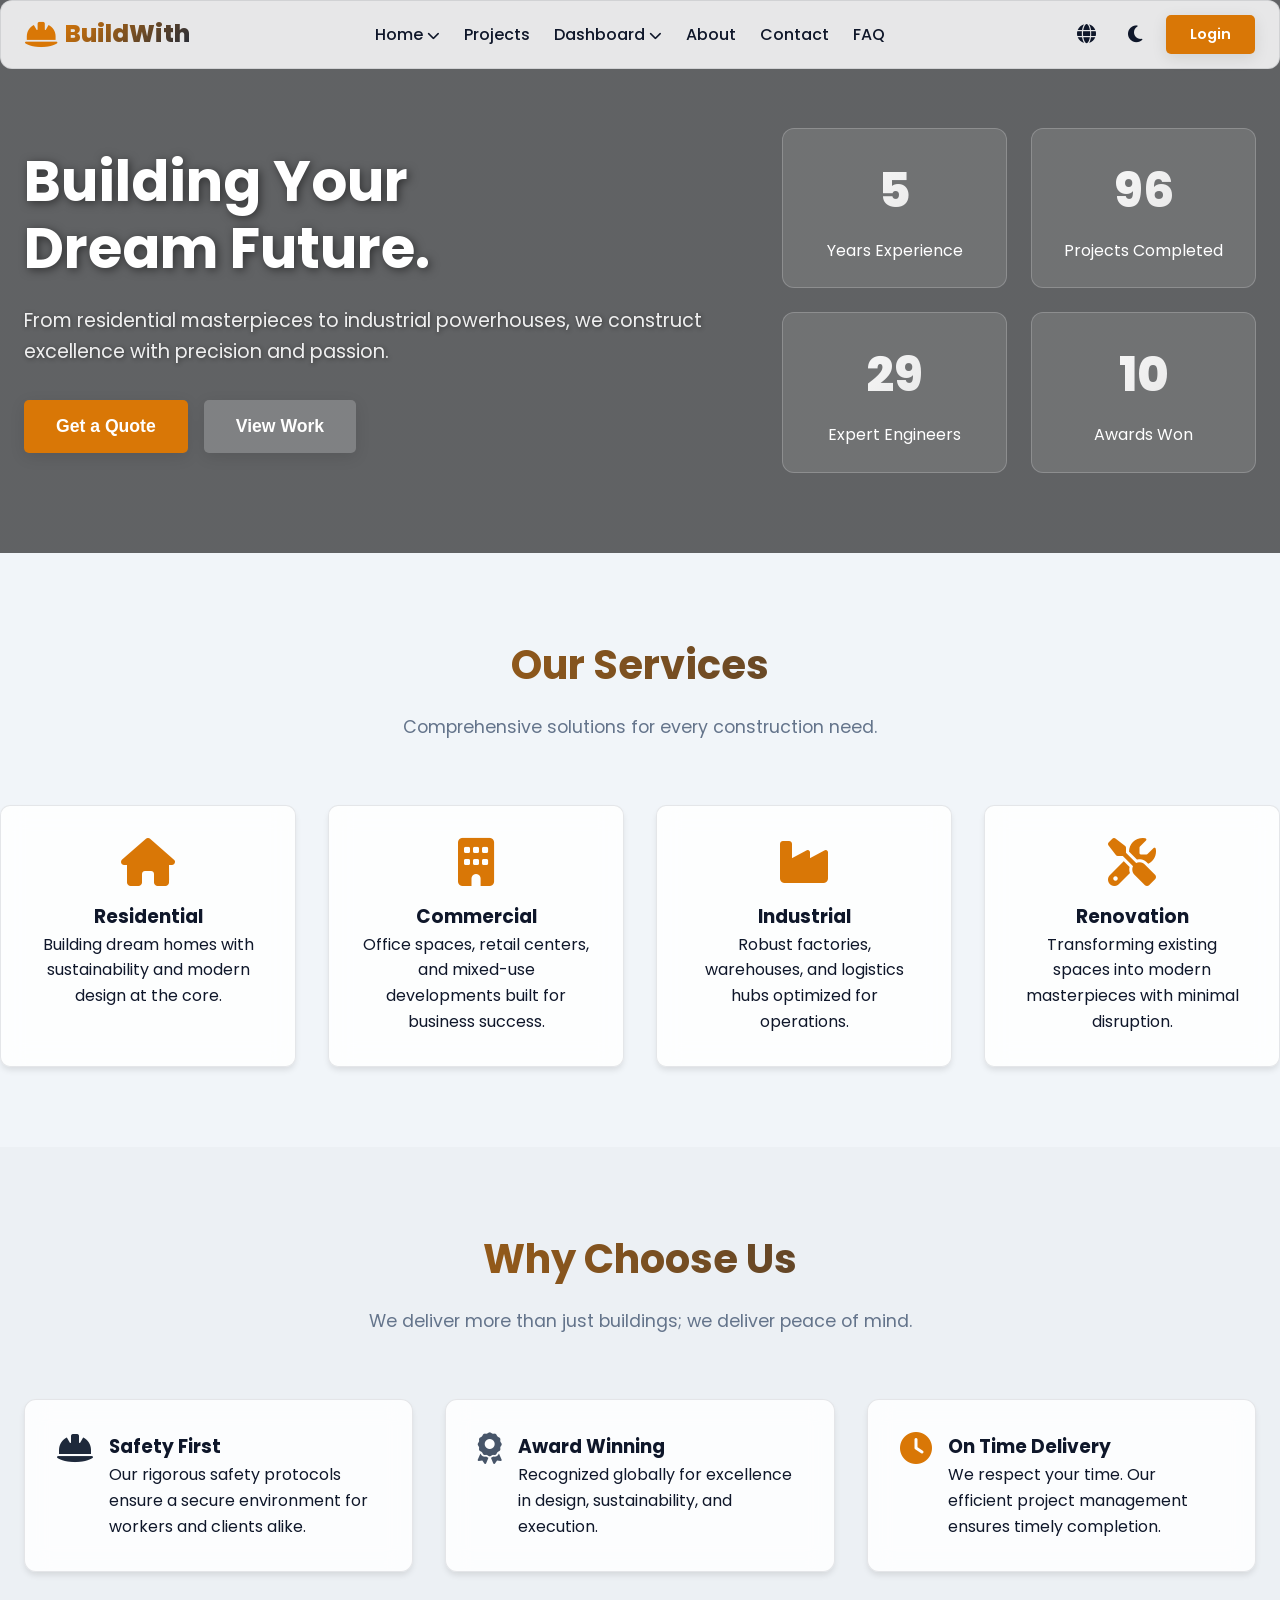
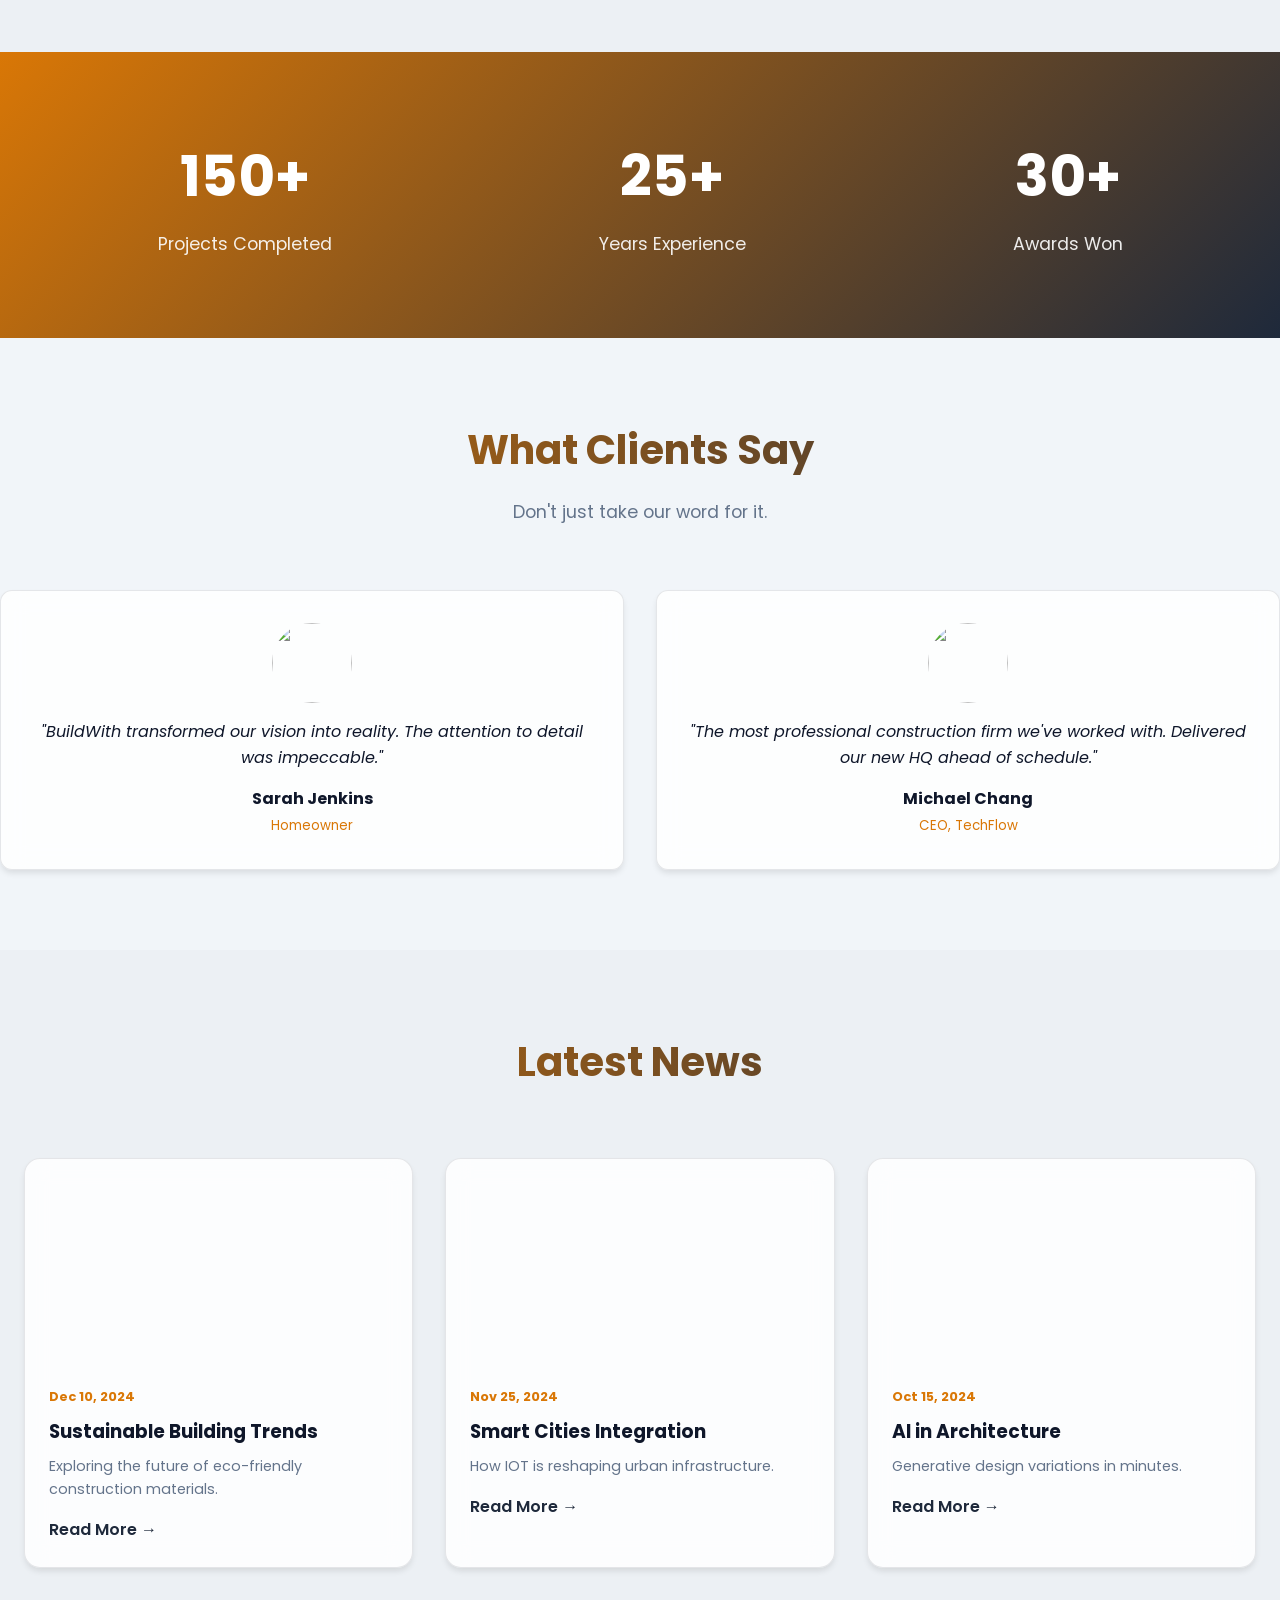
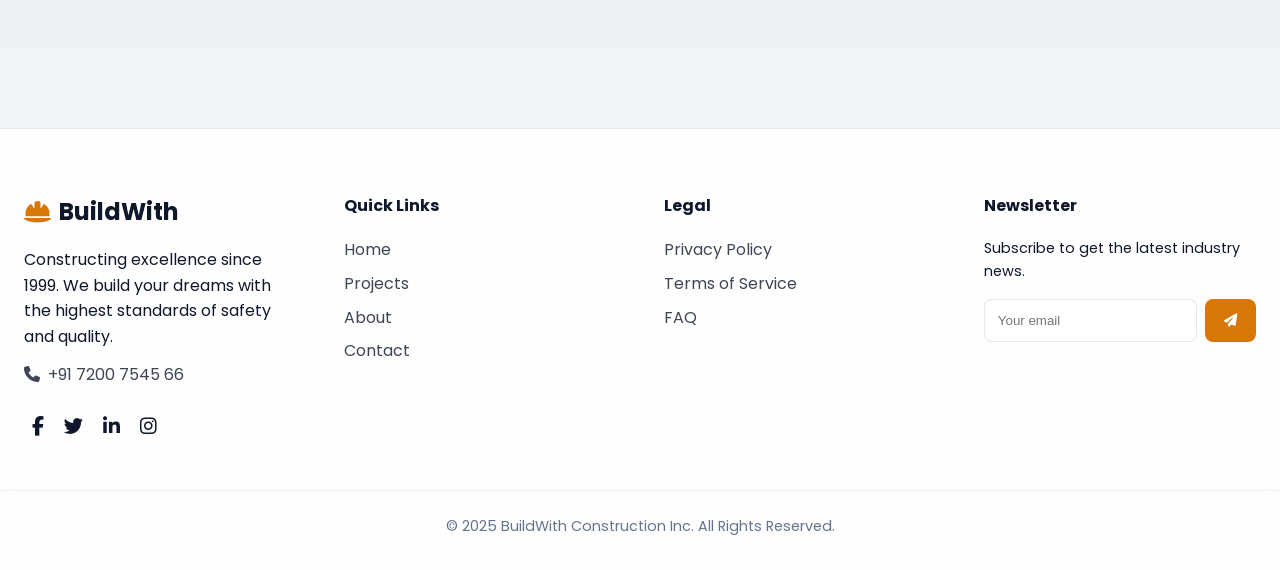
==== commit b9d1ef5d: "Fix dashboard charts theme toggle, mobile layout, and home 2 background" ====
--- a/index.html
+++ b/index.html
@@ -97,8 +97,8 @@
                 <li class="nav-item">
                     <span class="nav-link">Home <i class="fas fa-chevron-down" style="font-size: 0.8rem;"></i></span>
                     <ul class="dropdown-menu">
-                        <li><a href="index.html" class="dropdown-item">Corporate Home</a></li>
-                        <li><a href="index2.html" class="dropdown-item">Creative Home</a></li>
+                        <li><a href="index.html" class="dropdown-item">Home 1</a></li>
+                        <li><a href="index2.html" class="dropdown-item">Home 2</a></li>
                     </ul>
                 </li>
                 <li class="nav-item"><a href="projects.html" class="nav-link">Projects</a></li>
@@ -390,41 +390,7 @@
     <script src="assets/js/rtl-toggle.js"></script>
     <script src="assets/js/main.js"></script>
     <script src="assets/js/particles.js"></script>
-    <script>
-        // Counter Animation
-        const counters = document.querySelectorAll('.counter-number');
-        const options = {
-            threshold: 0.5
-        };
-
-        const observer = new IntersectionObserver((entries) => {
-            entries.forEach(entry => {
-                if (entry.isIntersecting) {
-                    const counter = entry.target;
-                    const target = +counter.getAttribute('data-target');
-                    const duration = 2000; // ms
-                    const increment = target / (duration / 16); // 60fps
-
-                    let current = 0;
-                    const updateCounter = () => {
-                        current += increment;
-                        if (current < target) {
-                            counter.innerText = Math.ceil(current);
-                            requestAnimationFrame(updateCounter);
-                        } else {
-                            counter.innerText = target + "+";
-                        }
-                    };
-                    updateCounter();
-                    observer.unobserve(counter);
-                }
-            });
-        }, options);
-
-        counters.forEach(counter => {
-            observer.observe(counter);
-        });
-    </script>
+    <script src="assets/js/counters.js"></script>
 </body>
 
 </html>
--- a/assets/css/style.css
+++ b/assets/css/style.css
@@ -442,6 +442,11 @@
         margin-right: auto;
     }
 
+    body.rtl-mode .hamburger {
+        margin-right: 0;
+        margin-left: auto;
+    }
+
     /* Mobile Dropdown Styling */
     .dropdown-menu {
         position: static;
@@ -657,6 +662,70 @@
     gap: 1.5rem;
 }
 
+/* Chart Title Colors for Dashboards */
+.chart-container h3,
+.chart-container h1,
+.stat-card h3 {
+    color: var(--text-color);
+    /* Ensure visibility in both modes */
+}
+
+/* RTL Mobile Menu Fix */
+/* RTL Mobile Menu Fix */
+@media (max-width: 900px) {
+    .nav-menu {
+        position: fixed;
+        width: 100%;
+        top: 70px;
+        /* Match mobile header height */
+        bottom: 0;
+        background: var(--nav-bg);
+        backdrop-filter: blur(10px);
+        flex-direction: column;
+        align-items: center;
+        justify-content: center;
+        transition: transform 0.3s ease-in-out;
+        transform: translateX(100%);
+        /* Hidden by default (LTR) */
+        right: 0;
+        left: auto;
+    }
+
+    .nav-menu.active {
+        transform: translateX(0);
+    }
+
+    body.rtl-mode .nav-menu {
+        right: auto;
+        left: 0;
+        transform: translateX(-100%);
+        /* Hidden by default (RTL) */
+    }
+
+    body.rtl-mode .nav-menu.active {
+        transform: translateX(0);
+    }
+
+    /* Fix Dashboard Overlap on Mobile */
+    .dashboard-container {
+        padding-top: 70px;
+        /* Ensure content starts below header */
+    }
+
+    .sidebar {
+        z-index: 900;
+        /* Sidebar above content but below navbar */
+    }
+
+    .main-content {
+        margin-left: 0 !important;
+        /* Force full width on mobile */
+        width: 100%;
+        overflow-x: hidden;
+        /* Prevent horizontal scroll */
+    }
+}
+
 /* FAQ Categories */
 .faq-categories {
     display: flex;
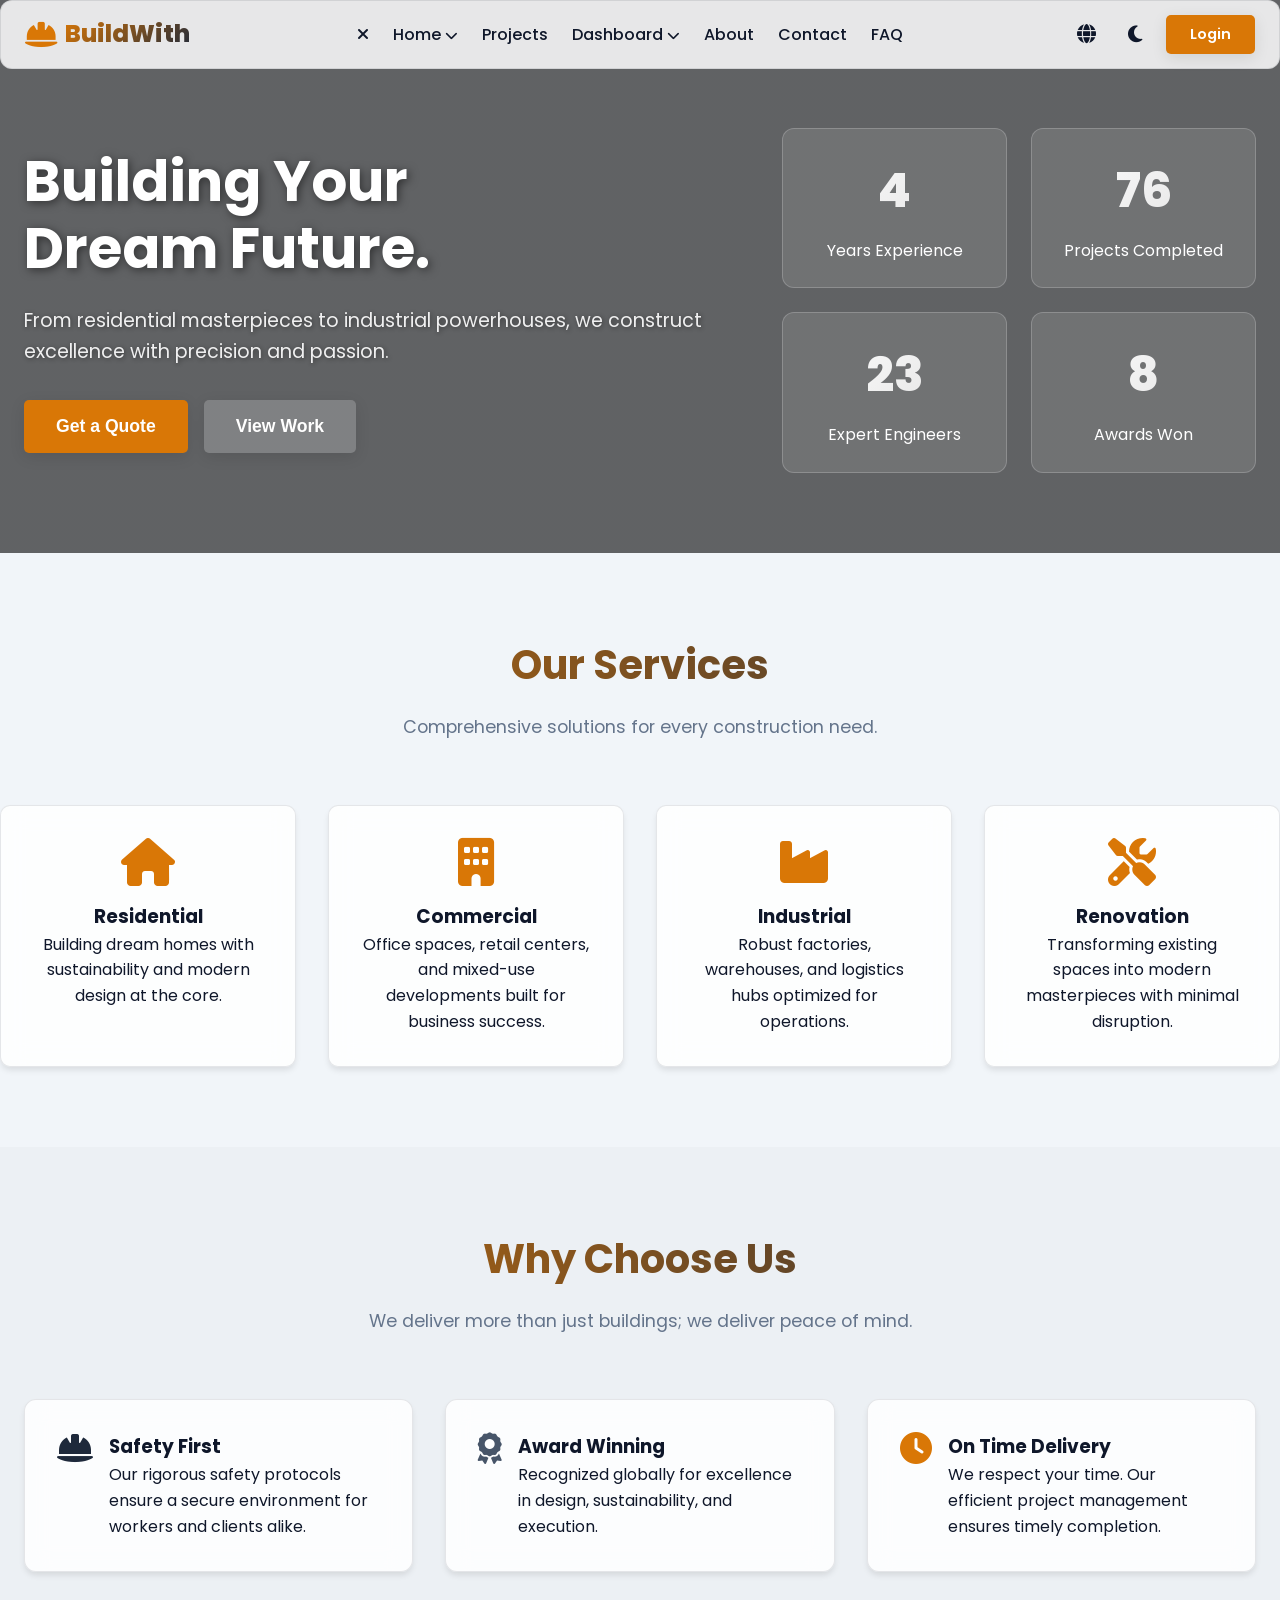
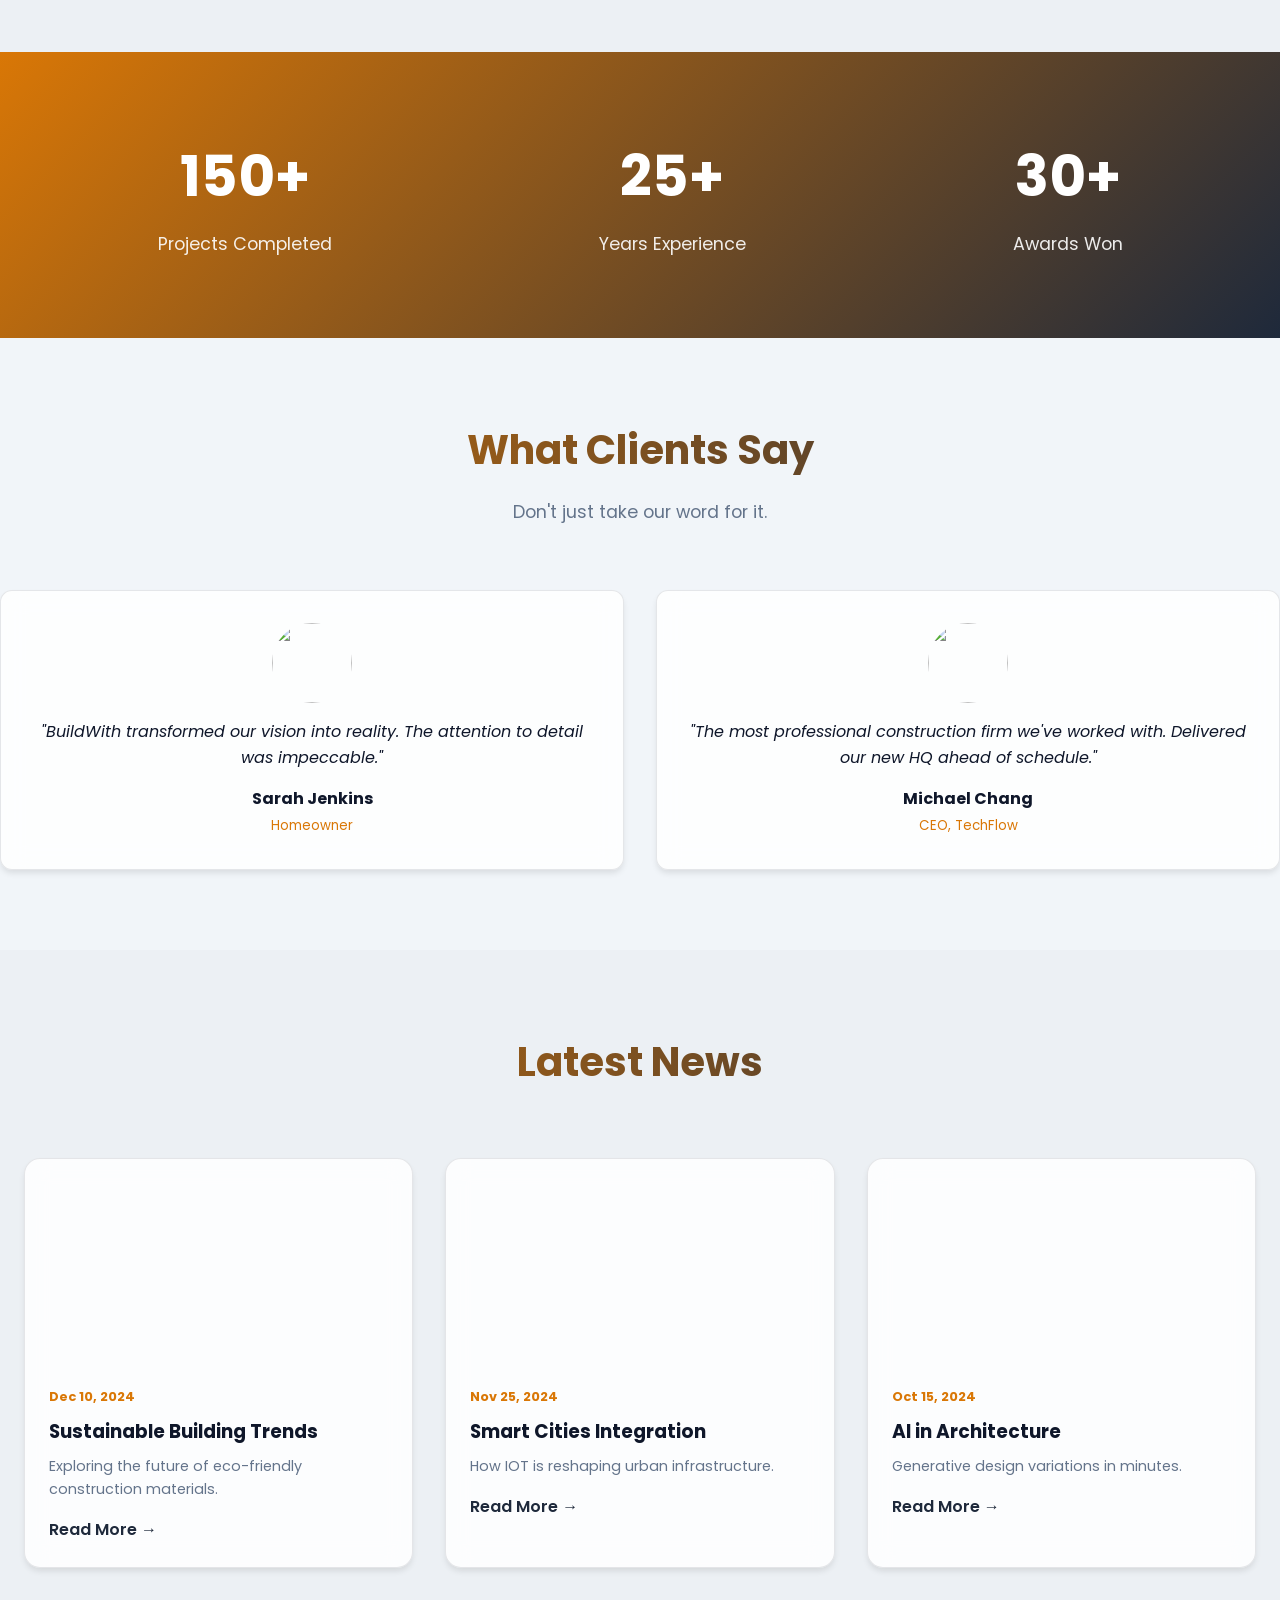
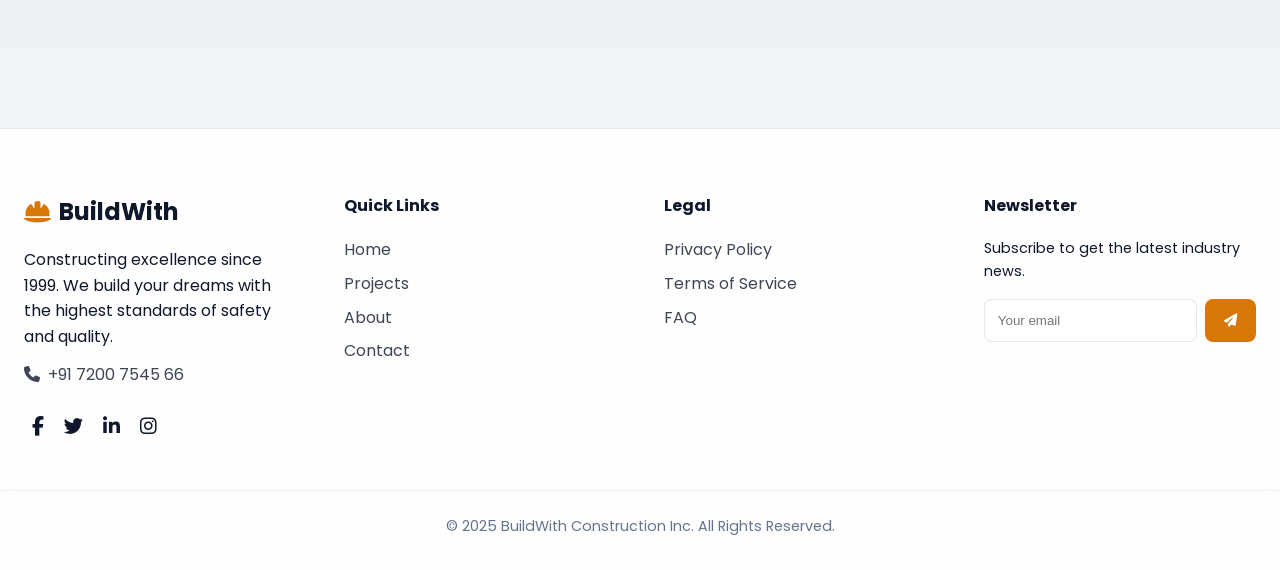
==== commit 27adf996: "Refactor mobile nav: animated gradient, 3/4 width, dashboard integration, fixes" ====
--- a/index.html
+++ b/index.html
@@ -12,7 +12,8 @@
         /* Specific Styles for Index 1 */
         .hero {
             height: 90vh;
-            background: linear-gradient(rgba(15, 23, 42, 0.7), rgba(15, 23, 42, 0.7)), url('https://images.unsplash.com/photo-1541888946425-d81bb19240f5?auto=format&fit=crop&q=80&w=1920');
+            background-color: #0f172a;
+            background-image: linear-gradient(rgba(15, 23, 42, 0.7), rgba(15, 23, 42, 0.7)), url('https://images.unsplash.com/photo-1541888946425-d81bb19240f5?auto=format&fit=crop&q=80&w=1920');
             background-size: cover;
             background-position: center;
             display: flex;
@@ -51,9 +52,16 @@
         }
 
         .services-grid {
-            display: grid;
-            grid-template-columns: repeat(auto-fit, minmax(250px, 1fr));
+            display: flex;
+            flex-wrap: wrap;
+            justify-content: center;
             gap: 2rem;
+        }
+
+        .service-card {
+            flex: 1 1 250px;
+            max-width: 350px;
+            /* Ensure they don't get too wide */
         }
 
         .service-card {
@@ -94,6 +102,7 @@
             </div>
 
             <ul class="nav-menu" id="nav-menu">
+                <div class="nav-close-btn"><i class="fas fa-times"></i></div>
                 <li class="nav-item">
                     <span class="nav-link">Home <i class="fas fa-chevron-down" style="font-size: 0.8rem;"></i></span>
                     <ul class="dropdown-menu">
--- a/assets/css/style.css
+++ b/assets/css/style.css
@@ -397,42 +397,270 @@
         height: 32px !important;
     }
 
+    /* Mobile Menu Container - Stylish 3/4 Width */
     .nav-menu {
         position: fixed;
         left: -100%;
-        top: 70px;
-        /* Below navbar */
-        width: 100%;
-        height: auto;
-        min-height: 50vh;
-        background: var(--nav-bg);
+        top: 0;
+        width: 75%;
+        height: 100vh;
+
+        /* Vibrant Animated Gradient */
+        background: linear-gradient(-45deg, #2563eb, #4f46e5, #7c3aed, #db2777);
+        background-size: 200% 200%;
+        animation: gradientBG 6s ease infinite;
+
+        /* Mass Shadow removed from base to fix overlay bug */
+        box-shadow: none;
+
         flex-direction: column;
         justify-content: flex-start;
-        padding: 2rem;
-        gap: 1.5rem;
-        transition: left 0.3s ease-in-out, right 0.3s ease-in-out;
-        box-shadow: 0 10px 20px rgba(0, 0, 0, 0.5);
-        backdrop-filter: blur(15px);
-        -webkit-backdrop-filter: blur(15px);
+        align-items: flex-start;
+        padding: 5rem 1.5rem 2rem;
+        /* Adjusted padding to prevent cut-off */
+        gap: 0;
+
+        transition: left 0.4s cubic-bezier(0.16, 1, 0.3, 1),
+            right 0.4s cubic-bezier(0.16, 1, 0.3, 1),
+            box-shadow 0.4s ease;
+        /* Animate shadow */
+        z-index: 1100;
+        border-radius: 0 25px 25px 0;
+        overflow-y: auto;
+        /* Ensure vertical scrolling */
+        -webkit-overflow-scrolling: touch;
+
+        /* Fix for Persistent Blur/Overlay */
+        visibility: hidden;
+        transition: left 0.4s cubic-bezier(0.16, 1, 0.3, 1),
+            right 0.4s cubic-bezier(0.16, 1, 0.3, 1),
+            box-shadow 0.4s ease,
+            visibility 0s linear 0.4s;
+        /* Hide after slide out */
     }
 
     body.dark-mode .nav-menu {
-        background: rgba(15, 23, 42, 0.95);
+        background: linear-gradient(-45deg, #0f172a, #1e1b4b, #312e81, #4c1d95);
+        background-size: 200% 200%;
+    }
+
+    /* Close Button */
+    .nav-close-btn {
+        position: absolute;
+        top: 1.5rem;
+        right: 1.5rem;
+        width: 36px;
+        height: 36px;
+        background: rgba(255, 255, 255, 0.2);
+        border-radius: 50%;
+        display: flex;
+        align-items: center;
+        justify-content: center;
+        cursor: pointer;
+        color: white;
+        font-size: 1.2rem;
+        border: 1px solid rgba(255, 255, 255, 0.3);
+        transition: all 0.3s;
+        z-index: 10;
+        opacity: 0;
+        /* Animated in with menu */
+        transform: scale(0.8);
+    }
+
+    .nav-menu.active .nav-close-btn {
+        opacity: 1;
+        transform: scale(1);
+        transition-delay: 0.3s;
+    }
+
+    .nav-close-btn:hover {
+        background: white;
+        color: var(--primary-color);
+        transform: rotate(90deg);
+    }
+
+    body.rtl-mode .nav-close-btn {
+        right: auto;
+        left: 1.5rem;
+    }
+
+    @keyframes gradientBG {
+        0% {
+            background-position: 0% 50%;
+        }
+
+        50% {
+            background-position: 100% 50%;
+        }
+
+        100% {
+            background-position: 0% 50%;
+        }
     }
 
     .nav-menu.active {
         left: 0;
-    }
-
-    /* RTL Mode Mobile Menu */
+        /* Apply Massive Shadow only when active */
+        box-shadow: 5px 0 25px rgba(0, 0, 0, 0.3), 0 0 0 100vw rgba(0, 0, 0, 0.6);
+        visibility: visible;
+        transition-delay: 0s;
+        /* Show immediately */
+    }
+
+    /* RTL Support for Mobile Menu */
     body.rtl-mode .nav-menu {
         left: auto;
         right: -100%;
+        border-radius: 25px 0 0 25px;
+        border-right: none;
+        align-items: flex-end;
+        /* Align right in RTL */
+        box-shadow: none;
+        /* No shadow by default */
     }
 
     body.rtl-mode .nav-menu.active {
         left: auto;
         right: 0;
+        /* RTL Shadow Direction */
+        box-shadow: -5px 0 25px rgba(0, 0, 0, 0.3), 0 0 0 100vw rgba(0, 0, 0, 0.6);
+    }
+
+    /* Mobile Nav Items */
+    .nav-item {
+        width: 100%;
+        border-bottom: 1px solid rgba(255, 255, 255, 0.1);
+        padding: 0;
+        opacity: 0;
+        transform: translateX(-20px);
+    }
+
+    body.rtl-mode .nav-item {
+        transform: translateX(20px);
+    }
+
+    .nav-menu.active .nav-item {
+        animation: slideInItem 0.5s cubic-bezier(0.16, 1, 0.3, 1) forwards;
+    }
+
+    /* Staggered Delays */
+    .nav-menu.active .nav-item:nth-child(1) {
+        animation-delay: 0.1s;
+    }
+
+    .nav-menu.active .nav-item:nth-child(2) {
+        animation-delay: 0.15s;
+    }
+
+    .nav-menu.active .nav-item:nth-child(3) {
+        animation-delay: 0.2s;
+    }
+
+    .nav-menu.active .nav-item:nth-child(4) {
+        animation-delay: 0.25s;
+    }
+
+    .nav-menu.active .nav-item:nth-child(5) {
+        animation-delay: 0.3s;
+    }
+
+    .nav-menu.active .nav-item:nth-child(6) {
+        animation-delay: 0.35s;
+    }
+
+    @keyframes slideInItem {
+        from {
+            opacity: 0;
+            transform: translateX(-30px);
+        }
+
+        to {
+            opacity: 1;
+            transform: translateX(0);
+        }
+    }
+
+    @keyframes slideInItemRTL {
+        from {
+            opacity: 0;
+            transform: translateX(30px);
+        }
+
+        to {
+            opacity: 1;
+            transform: translateX(0);
+        }
+    }
+
+    body.rtl-mode .nav-menu.active .nav-item {
+        animation-name: slideInItemRTL;
+    }
+
+    .nav-link {
+        display: block;
+        padding: 1.2rem 0.5rem;
+        font-size: 1.2rem;
+        font-weight: 700;
+        width: 100%;
+        color: white;
+        /* Always white on gradient */
+        text-shadow: 0 2px 4px rgba(0, 0, 0, 0.1);
+        transition: padding 0.3s;
+    }
+
+    .nav-link:hover {
+        padding-left: 1.5rem;
+        color: rgba(255, 255, 255, 0.9);
+    }
+
+    body.rtl-mode .nav-link:hover {
+        padding-left: 0.5rem;
+        padding-right: 1.5rem;
+    }
+
+    .nav-link i {
+        display: none;
+    }
+
+    /* Dropdowns */
+    .dropdown-menu {
+        position: static;
+        width: 100%;
+        opacity: 1;
+        visibility: visible;
+        transform: none;
+        background: transparent;
+        box-shadow: none;
+        border: none;
+        padding: 0 0 1rem 1rem;
+        display: flex;
+        flex-direction: column;
+        gap: 0.8rem;
+        margin-top: 0;
+    }
+
+    body.rtl-mode .dropdown-menu {
+        padding: 0 1rem 1rem 0;
+    }
+
+    .dropdown-item {
+        background: rgba(255, 255, 255, 0.1);
+        /* Translucent white pill */
+        padding: 0.8rem 1.2rem;
+        font-size: 1rem;
+        color: white;
+        border-radius: 50px;
+        /* Pill shape */
+        border: 1px solid rgba(255, 255, 255, 0.2);
+        backdrop-filter: blur(5px);
+        transition: all 0.2s;
+        width: 90%;
+    }
+
+    .dropdown-item:hover {
+        background: white;
+        color: var(--primary-color);
+        transform: translateX(5px);
     }
 
     .hamburger {
@@ -445,28 +673,6 @@
     body.rtl-mode .hamburger {
         margin-right: 0;
         margin-left: auto;
-    }
-
-    /* Mobile Dropdown Styling */
-    .dropdown-menu {
-        position: static;
-        width: 100%;
-        opacity: 1;
-        visibility: visible;
-        transform: none !important;
-        background: rgba(255, 255, 255, 0.05);
-        /* Slight highlight */
-        box-shadow: none;
-        padding-left: 0;
-        display: none;
-        /* Hidden by default */
-        margin-top: 0.5rem;
-    }
-
-    .nav-item:hover .dropdown-menu {
-        display: flex;
-        /* Show on hover for simplicity on mobile touch */
-        animation: fadeInUp 0.3s;
     }
 }
 
@@ -672,59 +878,8 @@
 
 /* RTL Mobile Menu Fix */
 /* RTL Mobile Menu Fix */
-@media (max-width: 900px) {
-    .nav-menu {
-        position: fixed;
-        width: 100%;
-        top: 70px;
-        /* Match mobile header height */
-        bottom: 0;
-        background: var(--nav-bg);
-        backdrop-filter: blur(10px);
-        flex-direction: column;
-        align-items: center;
-        justify-content: center;
-        transition: transform 0.3s ease-in-out;
-        transform: translateX(100%);
-        /* Hidden by default (LTR) */
-        right: 0;
-        left: auto;
-    }
-
-    .nav-menu.active {
-        transform: translateX(0);
-    }
-
-    body.rtl-mode .nav-menu {
-        right: auto;
-        left: 0;
-        transform: translateX(-100%);
-        /* Hidden by default (RTL) */
-    }
-
-    body.rtl-mode .nav-menu.active {
-        transform: translateX(0);
-    }
-
-    /* Fix Dashboard Overlap on Mobile */
-    .dashboard-container {
-        padding-top: 70px;
-        /* Ensure content starts below header */
-    }
-
-    .sidebar {
-        z-index: 900;
-        /* Sidebar above content but below navbar */
-    }
-
-    .main-content {
-        margin-left: 0 !important;
-        /* Force full width on mobile */
-        width: 100%;
-        overflow-x: hidden;
-        /* Prevent horizontal scroll */
-    }
-}
+
+
 
 /* FAQ Categories */
 .faq-categories {
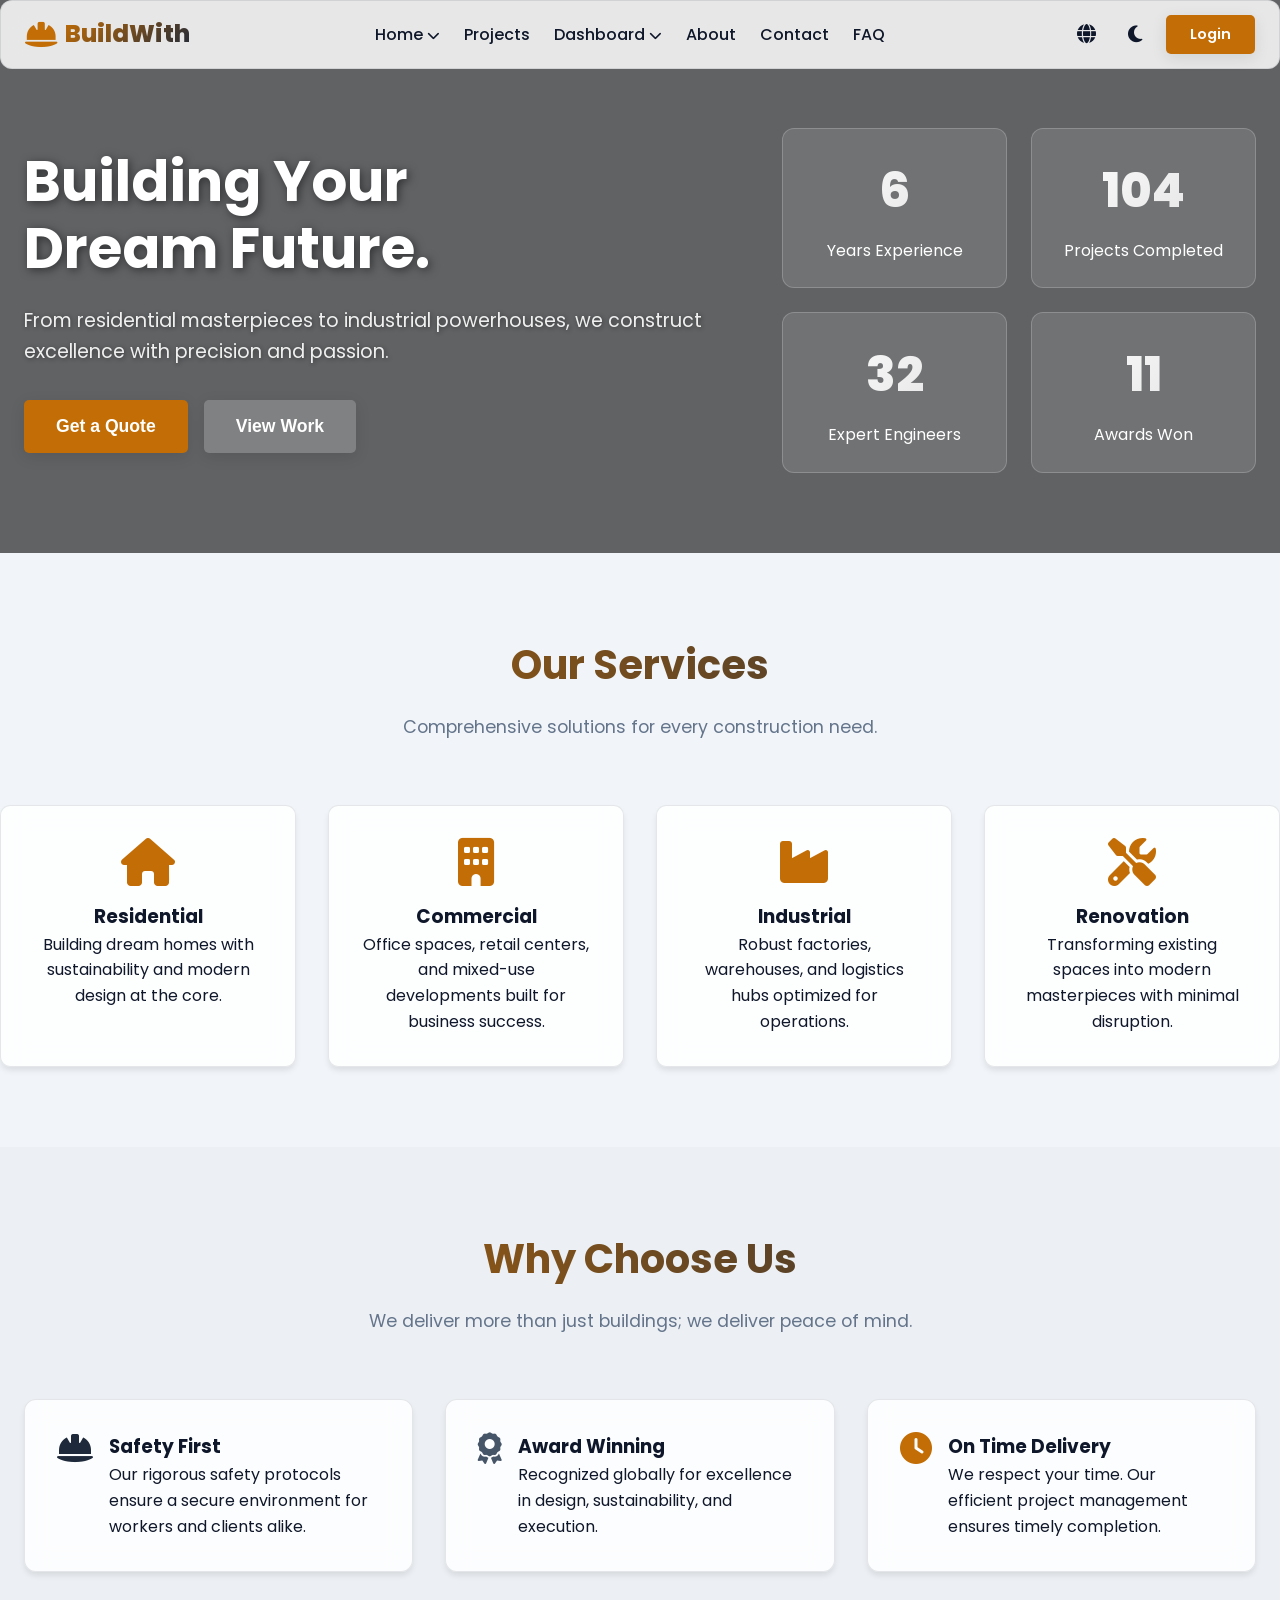
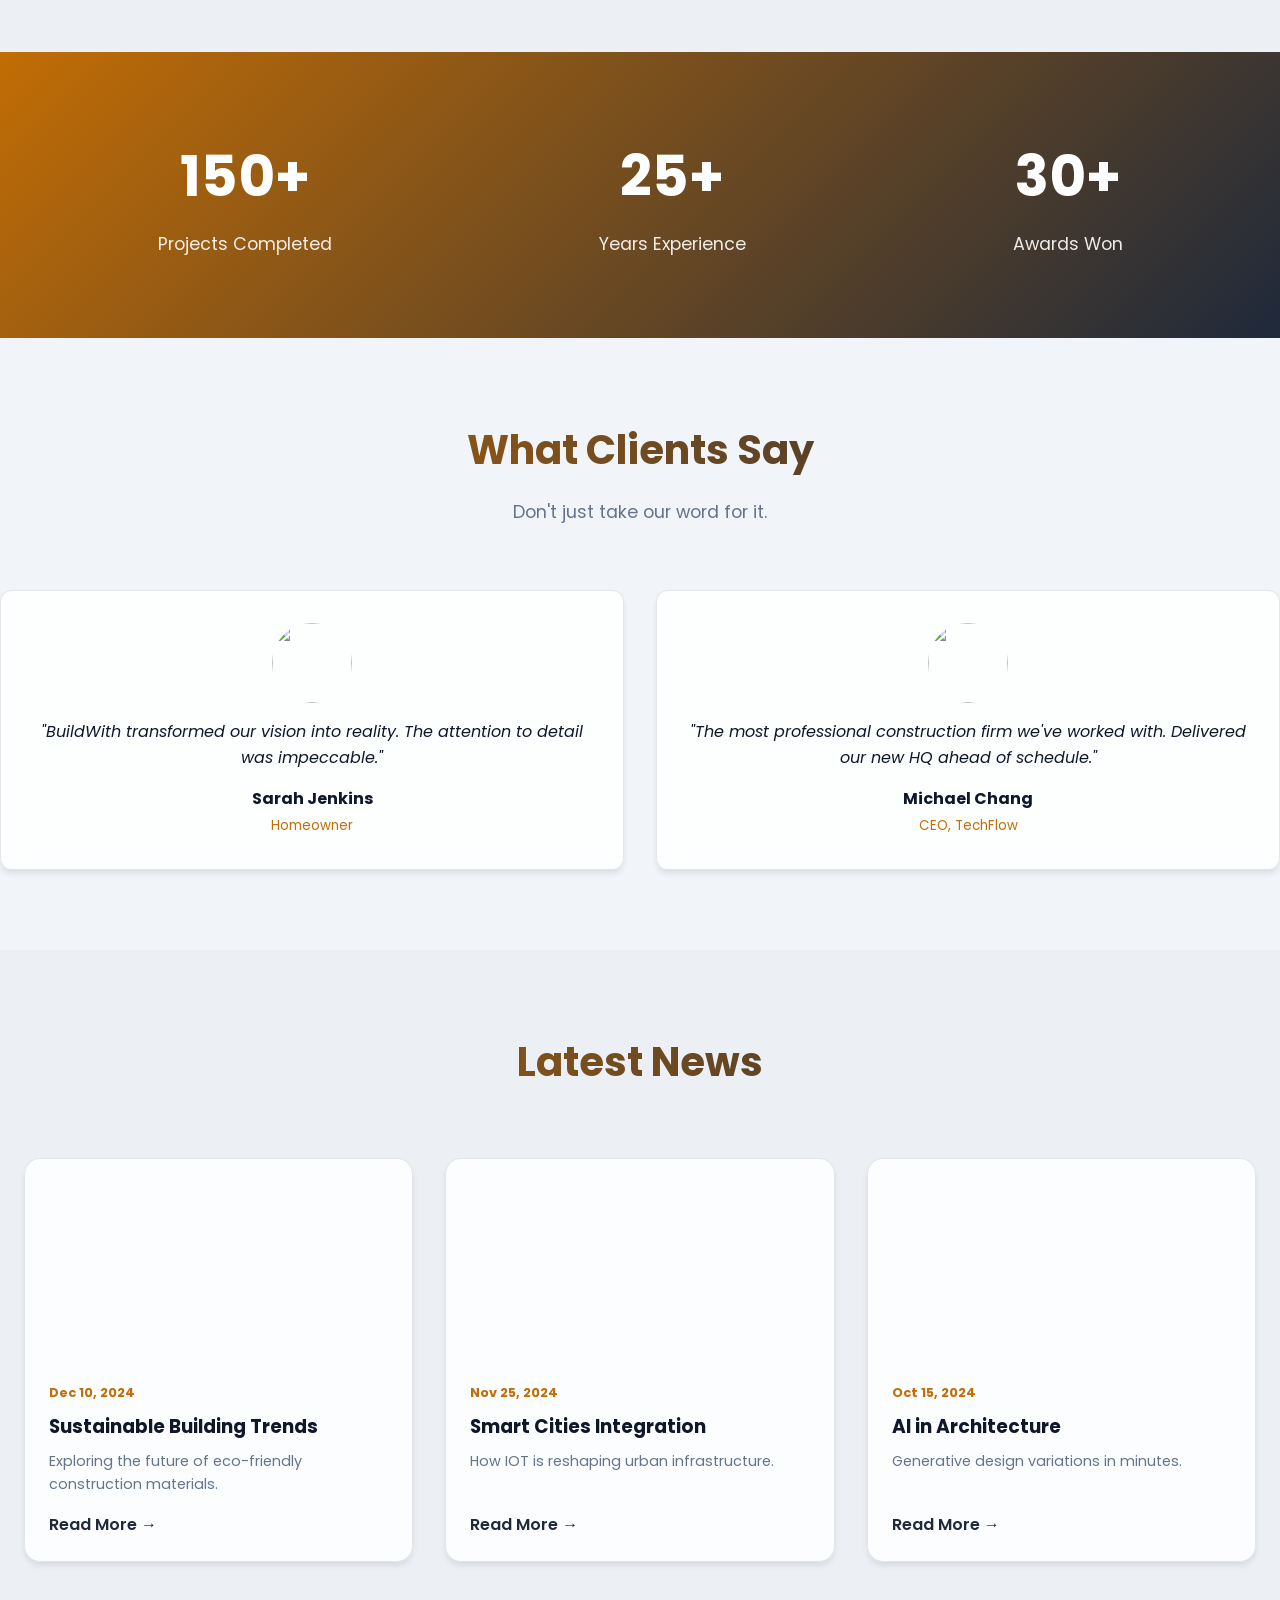
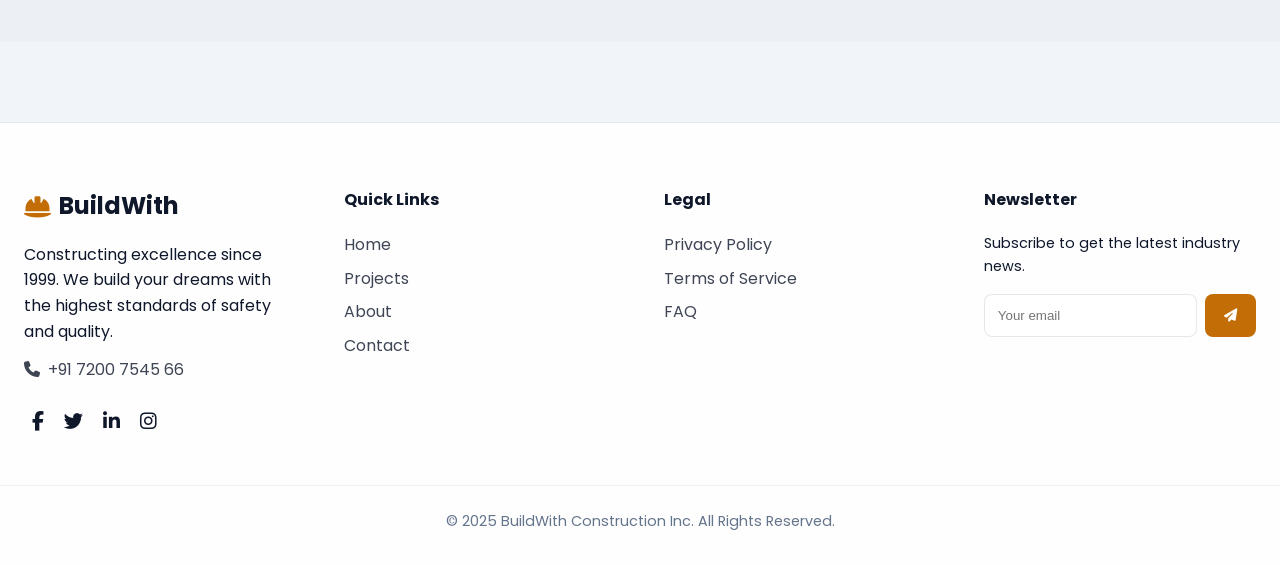
==== commit 162e3d69: "UI/UX Overhaul: Glassmorphism theme, added favicon, updated login page, fixed portfolio image links," ====
--- a/index.html
+++ b/index.html
@@ -5,6 +5,7 @@
     <meta charset="UTF-8">
     <meta name="viewport" content="width=device-width, initial-scale=1.0">
     <title>BuildWith - Corporate Construction</title>
+    <link rel="icon" type="image/svg+xml" href="assets/images/favicon.svg">
     <link rel="stylesheet" href="assets/css/style.css">
     <link rel="stylesheet" href="https://cdnjs.cloudflare.com/ajax/libs/font-awesome/6.4.0/css/all.min.css">
     <link href="https://fonts.googleapis.com/css2?family=Poppins:wght@300;400;600;700&display=swap" rel="stylesheet">
@@ -292,45 +293,45 @@
                 <h2>Latest News</h2>
             </div>
             <div style="display: grid; grid-template-columns: repeat(auto-fit, minmax(300px, 1fr)); gap: 2rem;">
-                <div class="glass glass-no-hover" style="border-radius: 16px; overflow: hidden;">
+                <div class="glass glass-no-hover" style="border-radius: 16px; overflow: hidden; display: flex; flex-direction: column;">
                     <div
                         style="height: 200px; background: url('https://images.unsplash.com/photo-1518770660439-4636190af475?auto=format&fit=crop&q=80&w=500') center/cover;">
                     </div>
-                    <div style="padding: 1.5rem;">
+                    <div style="padding: 1.5rem; flex-grow: 1; display: flex; flex-direction: column;">
                         <span style="font-size: 0.8rem; color: var(--primary-color); font-weight: bold;">Dec 10,
                             2024</span>
                         <h3 style="margin: 0.5rem 0;">Sustainable Building Trends</h3>
-                        <p style="color: var(--text-muted); font-size: 0.9rem;">Exploring the future of eco-friendly
+                        <p style="color: var(--text-muted); font-size: 0.9rem; flex-grow: 1;">Exploring the future of eco-friendly
                             construction materials.</p>
                         <a href="#"
                             style="display: inline-block; margin-top: 1rem; color: var(--secondary-color); font-weight: 600;">Read
                             More &rarr;</a>
                     </div>
                 </div>
-                <div class="glass glass-no-hover" style="border-radius: 16px; overflow: hidden;">
+                <div class="glass glass-no-hover" style="border-radius: 16px; overflow: hidden; display: flex; flex-direction: column;">
                     <div
                         style="height: 200px; background: url('https://images.unsplash.com/photo-1477959858617-67f85cf4f1df?auto=format&fit=crop&q=80&w=500') center/cover;">
                     </div>
-                    <div style="padding: 1.5rem;">
+                    <div style="padding: 1.5rem; flex-grow: 1; display: flex; flex-direction: column;">
                         <span style="font-size: 0.8rem; color: var(--primary-color); font-weight: bold;">Nov 25,
                             2024</span>
                         <h3 style="margin: 0.5rem 0;">Smart Cities Integration</h3>
-                        <p style="color: var(--text-muted); font-size: 0.9rem;">How IOT is reshaping urban
+                        <p style="color: var(--text-muted); font-size: 0.9rem; flex-grow: 1;">How IOT is reshaping urban
                             infrastructure.</p>
                         <a href="#"
                             style="display: inline-block; margin-top: 1rem; color: var(--secondary-color); font-weight: 600;">Read
                             More &rarr;</a>
                     </div>
                 </div>
-                <div class="glass glass-no-hover" style="border-radius: 16px; overflow: hidden;">
+                <div class="glass glass-no-hover" style="border-radius: 16px; overflow: hidden; display: flex; flex-direction: column;">
                     <div
                         style="height: 200px; background: url('https://images.unsplash.com/photo-1550751827-4bd374c3f58b?auto=format&fit=crop&q=80&w=500') center/cover;">
                     </div>
-                    <div style="padding: 1.5rem;">
+                    <div style="padding: 1.5rem; flex-grow: 1; display: flex; flex-direction: column;">
                         <span style="font-size: 0.8rem; color: var(--primary-color); font-weight: bold;">Oct 15,
                             2024</span>
                         <h3 style="margin: 0.5rem 0;">AI in Architecture</h3>
-                        <p style="color: var(--text-muted); font-size: 0.9rem;">Generative design variations in minutes.
+                        <p style="color: var(--text-muted); font-size: 0.9rem; flex-grow: 1;">Generative design variations in minutes.
                         </p>
                         <a href="#"
                             style="display: inline-block; margin-top: 1rem; color: var(--secondary-color); font-weight: 600;">Read
--- a/assets/css/style.css
+++ b/assets/css/style.css
@@ -1,7 +1,8 @@
 /* Base Styles & Variables */
 :root {
     /* Light Mode (Default) - "Construction Day" */
-    --primary-color: #d97706;
+    --primary-color: #c26d05;
+    /* Deepened Amber for Professional Look */
     /* Darker Amber for good contrast on light */
     --primary-light: #fbbf24;
     --secondary-color: #1e293b;
@@ -53,6 +54,28 @@
 
     --shadow-sm: 0 4px 6px -1px rgba(0, 0, 0, 0.3);
     --shadow-md: 0 10px 15px -3px rgba(0, 0, 0, 0.5);
+    --shadow-md: 0 10px 15px -3px rgba(0, 0, 0, 0.5);
+
+    /* Dark Mode Text Visibility Fixes */
+    --text-color: #f1f5f9;
+    /* Lighter text for better contrast */
+    --text-muted: #cbd5e1;
+}
+
+body.dark-mode .card,
+body.dark-mode .glass,
+body.dark-mode .nav-menu,
+body.dark-mode .dropdown-menu {
+    color: var(--text-color);
+}
+
+body.dark-mode h1,
+body.dark-mode h2,
+body.dark-mode h3,
+body.dark-mode h4,
+body.dark-mode h5,
+body.dark-mode h6 {
+    color: #ffffff;
 }
 
 * {
@@ -291,8 +314,13 @@
     transition: width 0.3s;
 }
 
-.nav-link:hover::after {
+.nav-link:hover::after,
+.nav-link.active::after {
     width: 100%;
+}
+
+.nav-link.active {
+    color: var(--primary-color);
 }
 
 /* Dropdown Menu */
@@ -354,6 +382,10 @@
     flex-shrink: 0;
 }
 
+.nav-close-btn {
+    display: none;
+}
+
 
 @media (max-width: 900px) {
     .navbar {
@@ -405,10 +437,10 @@
         width: 75%;
         height: 100vh;
 
-        /* Vibrant Animated Gradient */
-        background: linear-gradient(-45deg, #2563eb, #4f46e5, #7c3aed, #db2777);
-        background-size: 200% 200%;
-        animation: gradientBG 6s ease infinite;
+        /* Orange-White Theme */
+        background: linear-gradient(135deg, #d97706, #fbbf24);
+        /* background-size: 200% 200%; */
+        /* animation: gradientBG 6s ease infinite; */
 
         /* Mass Shadow removed from base to fix overlay bug */
         box-shadow: none;
@@ -440,8 +472,8 @@
     }
 
     body.dark-mode .nav-menu {
-        background: linear-gradient(-45deg, #0f172a, #1e1b4b, #312e81, #4c1d95);
-        background-size: 200% 200%;
+        background: linear-gradient(135deg, #d97706, #fbbf24);
+        /* background-size: 200% 200%; */
     }
 
     /* Close Button */
@@ -667,7 +699,7 @@
         display: block;
         z-index: 1001;
         order: -1;
-        margin-right: auto;
+        /* margin-right: auto; Removed for better alignment distribution */
     }
 
     body.rtl-mode .hamburger {
@@ -925,7 +957,61 @@
     display: grid;
     grid-template-columns: repeat(auto-fit, minmax(300px, 1fr));
     gap: 2rem;
-    margin-top: -4rem;
+    gap: 2rem;
+    margin-top: -2rem;
+    /* Reduced overlapping to prevent issues */
+    z-index: 10;
     z-index: 10;
     position: relative;
+}
+
+/* Login Page Specifics */
+.login-body {
+    background: linear-gradient(rgba(0, 0, 0, 0.7), rgba(0, 0, 0, 0.7)), url('https://images.unsplash.com/photo-1503387762-592deb58ef4e?auto=format&fit=crop&q=80&w=2000');
+    background-size: cover;
+    background-position: center;
+    background-attachment: fixed;
+    min-height: 100vh;
+    display: flex;
+    align-items: center;
+    justify-content: center;
+}
+
+.login-container {
+    width: 100%;
+    max-width: 400px;
+    padding: 2.5rem;
+    background: rgba(255, 255, 255, 0.9);
+    backdrop-filter: blur(10px);
+    border-radius: 16px;
+    box-shadow: 0 10px 30px rgba(0, 0, 0, 0.2);
+    border: 1px solid rgba(255, 255, 255, 0.3);
+}
+
+body.dark-mode .login-container {
+    background: rgba(15, 23, 42, 0.9);
+    border: 1px solid rgba(255, 255, 255, 0.1);
+}
+
+.login-brand {
+    text-align: center;
+    margin-bottom: 2rem;
+    font-size: 2rem;
+    font-weight: 700;
+    color: var(--primary-color);
+    cursor: pointer;
+    text-decoration: none;
+    display: block;
+}
+
+.login-brand:hover {
+    opacity: 0.9;
+}
+
+/* Admin Chart Fix */
+.chart-container {
+    position: relative;
+    width: 100%;
+    overflow: hidden;
+    min-height: 300px;
 }
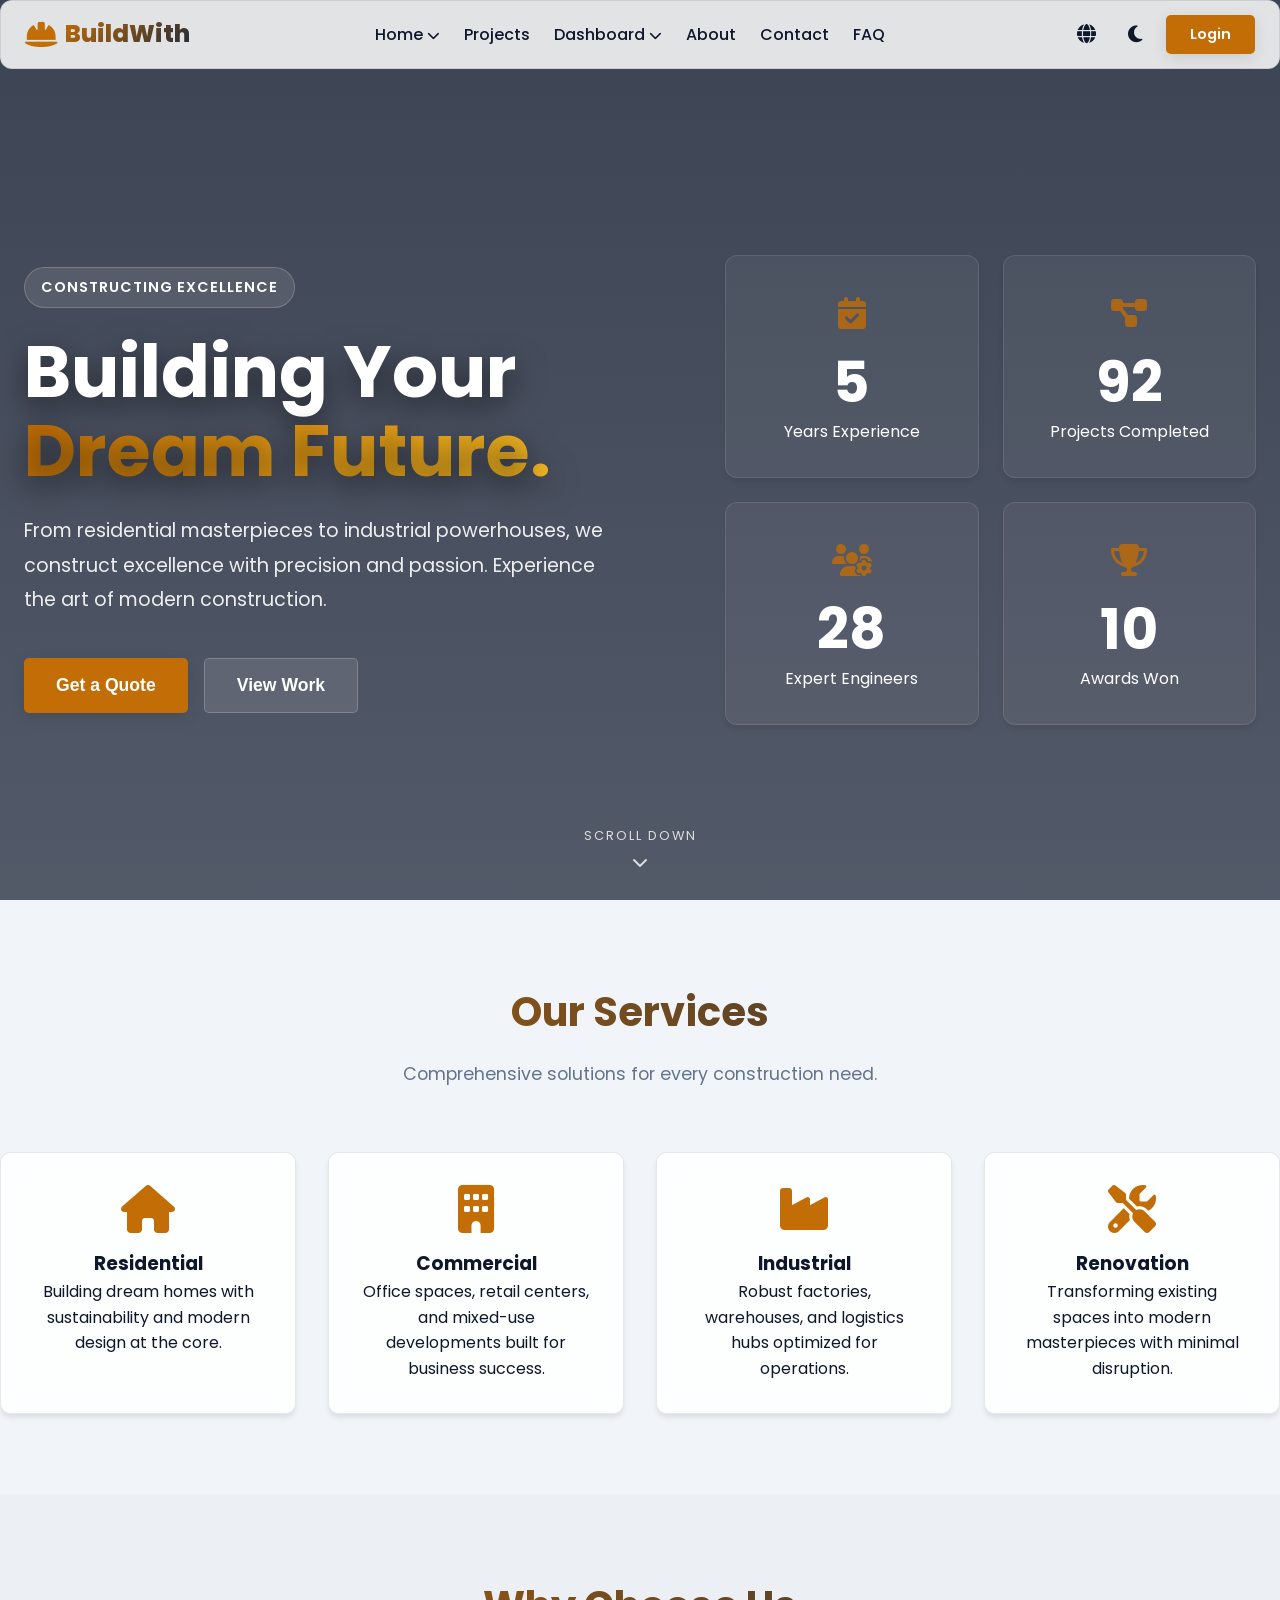
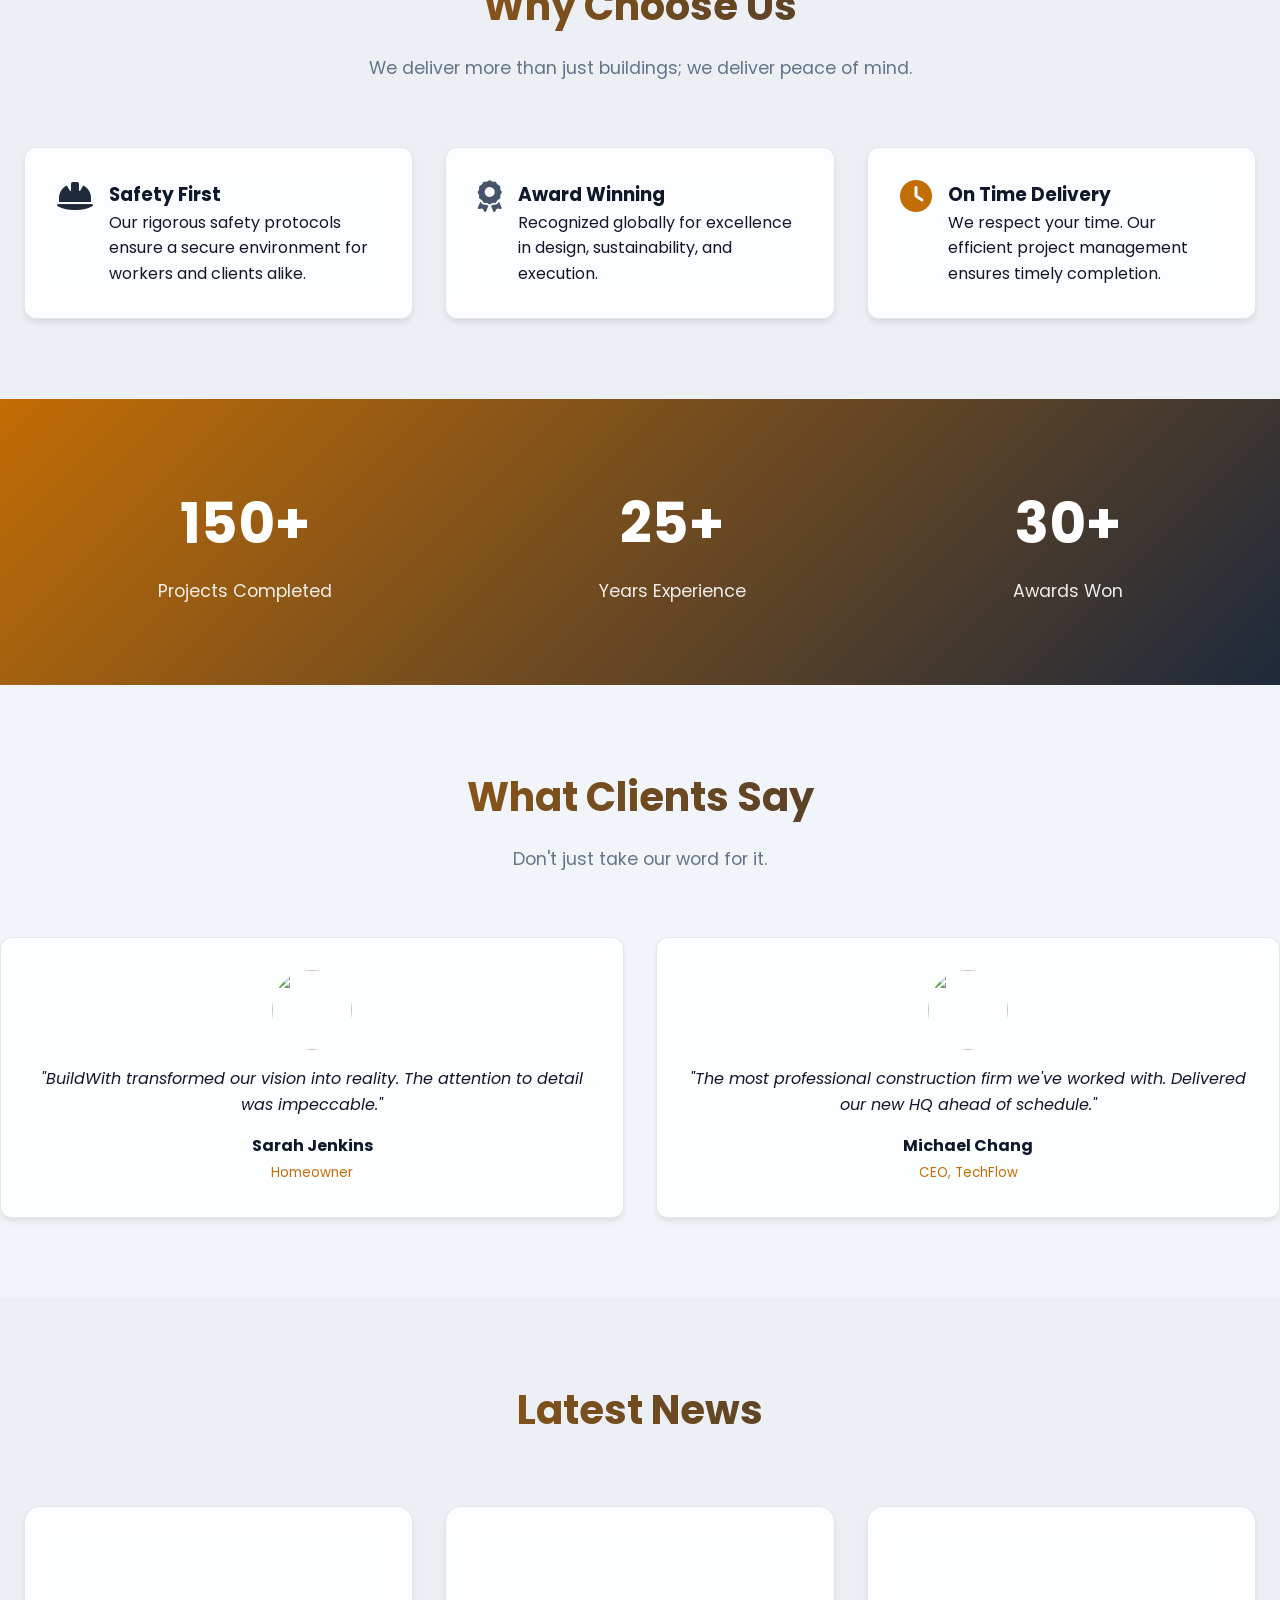
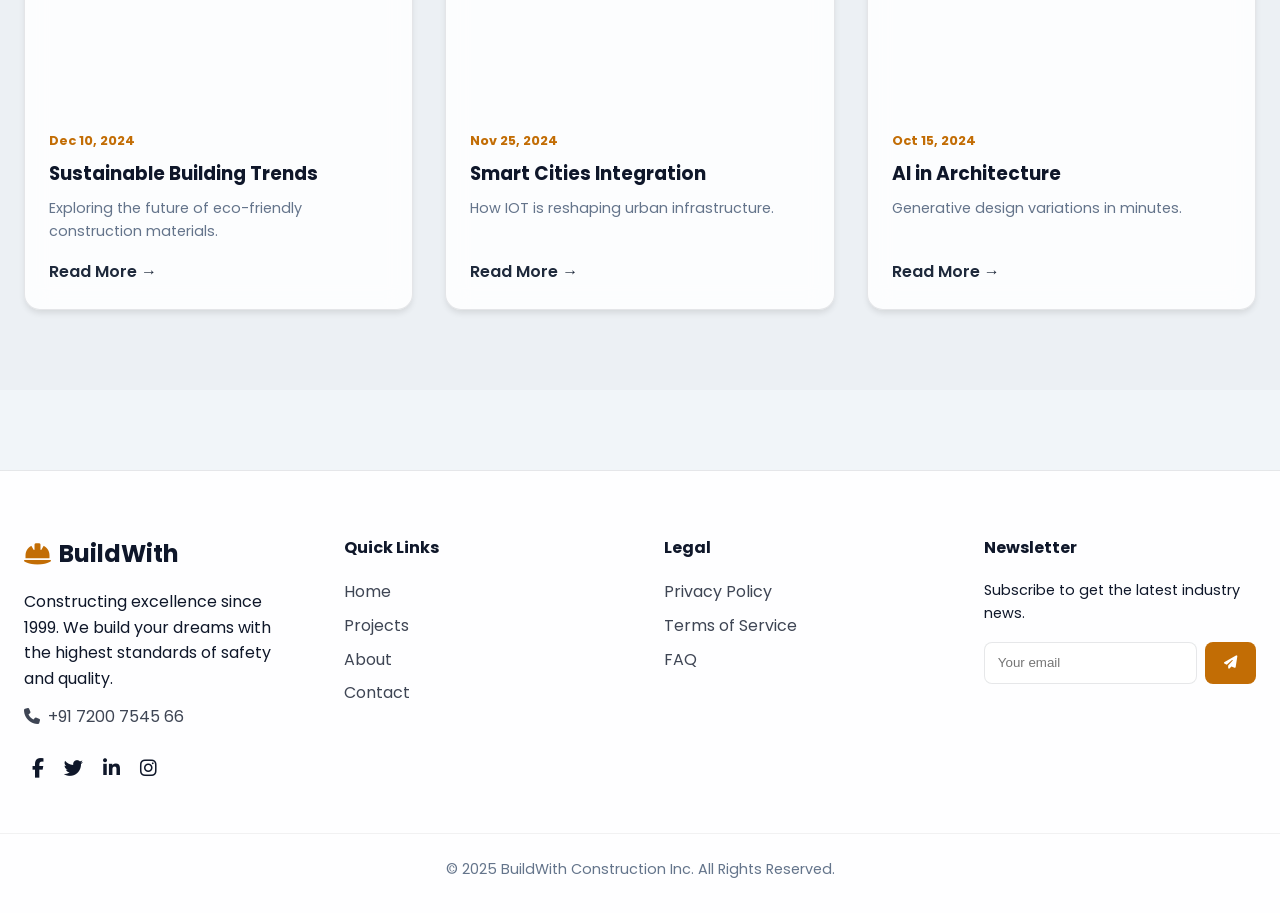
==== commit ee40bc51: "new corrections" ====
--- a/index.html
+++ b/index.html
@@ -134,43 +134,51 @@
     </nav>
 
     <!-- Enhanced Hero Section -->
+    <!-- Enhanced Hero Section -->
     <header class="hero-wrapper">
         <div class="container hero-grid">
             <div class="animate-fade-up">
-                <h1
-                    style="font-size: 3.5rem; line-height: 1.2; margin-bottom: 1.5rem; text-shadow: 2px 2px 10px rgba(0,0,0,0.5);">
-                    Building Your <br> Dream Future.
+                <span class="hero-subtitle">Constructing Excellence</span>
+                <h1 class="hero-title">
+                    Building Your <br> <span class="text-gradient">Dream Future.</span>
                 </h1>
-                <p
-                    style="font-size: 1.2rem; margin-bottom: 2rem; opacity: 0.9; text-shadow: 1px 1px 5px rgba(0,0,0,0.5);">
+                <p class="hero-desc">
                     From residential masterpieces to industrial powerhouses, we construct excellence with precision and
-                    passion.
+                    passion. Experience the art of modern construction.
                 </p>
-                <div style="display: flex; gap: 1rem;">
-                    <button class="cta-btn" onclick="window.location.href='contact.html'">Get a Quote</button>
-                    <button class="cta-btn" style="background: rgba(255,255,255,0.2); backdrop-filter: blur(5px);"
-                        onclick="window.location.href='projects.html'">View Work</button>
+                <div class="hero-btns">
+                    <button class="cta-btn primary" onclick="window.location.href='contact.html'">Get a Quote</button>
+                    <button class="cta-btn secondary" onclick="window.location.href='projects.html'">View Work</button>
                 </div>
             </div>
 
             <div class="counter-grid animate-fade-up delay-200">
-                <div class="counter-box">
+                <div class="counter-box glass">
+                    <div class="counter-icon"><i class="fas fa-calendar-check"></i></div>
                     <div class="counter-number" data-target="25">0</div>
                     <p>Years Experience</p>
                 </div>
-                <div class="counter-box">
+                <div class="counter-box glass">
+                    <div class="counter-icon"><i class="fas fa-project-diagram"></i></div>
                     <div class="counter-number" data-target="500">0</div>
                     <p>Projects Completed</p>
                 </div>
-                <div class="counter-box">
+                <div class="counter-box glass">
+                    <div class="counter-icon"><i class="fas fa-users-cog"></i></div>
                     <div class="counter-number" data-target="150">0</div>
                     <p>Expert Engineers</p>
                 </div>
-                <div class="counter-box">
+                <div class="counter-box glass">
+                    <div class="counter-icon"><i class="fas fa-trophy"></i></div>
                     <div class="counter-number" data-target="50">0</div>
                     <p>Awards Won</p>
                 </div>
             </div>
+        </div>
+
+        <div class="scroll-down">
+            <span>Scroll Down</span>
+            <i class="fas fa-chevron-down"></i>
         </div>
     </header>
 
@@ -293,7 +301,8 @@
                 <h2>Latest News</h2>
             </div>
             <div style="display: grid; grid-template-columns: repeat(auto-fit, minmax(300px, 1fr)); gap: 2rem;">
-                <div class="glass glass-no-hover" style="border-radius: 16px; overflow: hidden; display: flex; flex-direction: column;">
+                <div class="glass glass-no-hover"
+                    style="border-radius: 16px; overflow: hidden; display: flex; flex-direction: column;">
                     <div
                         style="height: 200px; background: url('https://images.unsplash.com/photo-1518770660439-4636190af475?auto=format&fit=crop&q=80&w=500') center/cover;">
                     </div>
@@ -301,14 +310,16 @@
                         <span style="font-size: 0.8rem; color: var(--primary-color); font-weight: bold;">Dec 10,
                             2024</span>
                         <h3 style="margin: 0.5rem 0;">Sustainable Building Trends</h3>
-                        <p style="color: var(--text-muted); font-size: 0.9rem; flex-grow: 1;">Exploring the future of eco-friendly
+                        <p style="color: var(--text-muted); font-size: 0.9rem; flex-grow: 1;">Exploring the future of
+                            eco-friendly
                             construction materials.</p>
                         <a href="#"
                             style="display: inline-block; margin-top: 1rem; color: var(--secondary-color); font-weight: 600;">Read
                             More &rarr;</a>
                     </div>
                 </div>
-                <div class="glass glass-no-hover" style="border-radius: 16px; overflow: hidden; display: flex; flex-direction: column;">
+                <div class="glass glass-no-hover"
+                    style="border-radius: 16px; overflow: hidden; display: flex; flex-direction: column;">
                     <div
                         style="height: 200px; background: url('https://images.unsplash.com/photo-1477959858617-67f85cf4f1df?auto=format&fit=crop&q=80&w=500') center/cover;">
                     </div>
@@ -323,7 +334,8 @@
                             More &rarr;</a>
                     </div>
                 </div>
-                <div class="glass glass-no-hover" style="border-radius: 16px; overflow: hidden; display: flex; flex-direction: column;">
+                <div class="glass glass-no-hover"
+                    style="border-radius: 16px; overflow: hidden; display: flex; flex-direction: column;">
                     <div
                         style="height: 200px; background: url('https://images.unsplash.com/photo-1550751827-4bd374c3f58b?auto=format&fit=crop&q=80&w=500') center/cover;">
                     </div>
@@ -331,7 +343,8 @@
                         <span style="font-size: 0.8rem; color: var(--primary-color); font-weight: bold;">Oct 15,
                             2024</span>
                         <h3 style="margin: 0.5rem 0;">AI in Architecture</h3>
-                        <p style="color: var(--text-muted); font-size: 0.9rem; flex-grow: 1;">Generative design variations in minutes.
+                        <p style="color: var(--text-muted); font-size: 0.9rem; flex-grow: 1;">Generative design
+                            variations in minutes.
                         </p>
                         <a href="#"
                             style="display: inline-block; margin-top: 1rem; color: var(--secondary-color); font-weight: 600;">Read
--- a/assets/css/style.css
+++ b/assets/css/style.css
@@ -845,59 +845,251 @@
 
 /* Enhanced Hero */
 .hero-wrapper {
-    background: linear-gradient(rgba(0, 0, 0, 0.6), rgba(0, 0, 0, 0.6)), url('https://images.unsplash.com/photo-1541976544320-a9e4bb26b3d6?auto=format&fit=crop&q=80&w=2000');
+    background: linear-gradient(rgba(15, 23, 42, 0.8), rgba(15, 23, 42, 0.7)), url('https://images.unsplash.com/photo-1541976544320-a9e4bb26b3d6?auto=format&fit=crop&q=80&w=2000');
     background-size: cover;
     background-position: center;
     background-attachment: fixed;
     color: white;
-    padding: 8rem 0 5rem;
+    min-height: 100vh;
+    display: flex;
+    align-items: center;
     position: relative;
+    padding-top: 80px;
+    /* Offset for fixed navbar */
 }
 
 .hero-grid {
     display: grid;
-    grid-template-columns: 1.5fr 1fr;
-    gap: 3rem;
+    grid-template-columns: 1.2fr 1fr;
+    gap: 4rem;
     align-items: center;
-}
-
-@media (max-width: 900px) {
-    .hero-grid {
-        grid-template-columns: 1fr;
-        text-align: center;
-    }
-}
-
-/* Counter Styles */
-.counter-box {
+    width: 100%;
+}
+
+.hero-subtitle {
+    display: inline-block;
+    padding: 0.5rem 1rem;
+    background: rgba(255, 255, 255, 0.1);
+    border: 1px solid rgba(255, 255, 255, 0.2);
+    border-radius: 50px;
+    font-size: 0.9rem;
+    font-weight: 600;
+    margin-bottom: 1.5rem;
+    letter-spacing: 1px;
+    text-transform: uppercase;
+    backdrop-filter: blur(5px);
+}
+
+.hero-title {
+    font-size: 4.5rem;
+    line-height: 1.1;
+    font-weight: 700;
+    margin-bottom: 1.5rem;
+    text-shadow: 0 10px 30px rgba(0, 0, 0, 0.5);
+}
+
+.text-gradient {
+    background: linear-gradient(135deg, var(--primary-color), var(--primary-light));
+    -webkit-background-clip: text;
+    background-clip: text;
+    -webkit-text-fill-color: transparent;
+    display: inline-block;
+    /* Fix for some browsers */
+}
+
+.hero-desc {
+    font-size: 1.2rem;
+    margin-bottom: 2.5rem;
+    opacity: 0.9;
+    max-width: 600px;
+    line-height: 1.8;
+}
+
+.hero-btns {
+    display: flex;
+    gap: 1rem;
+}
+
+.cta-btn.primary {
+    /* Inherits base .cta-btn */
+}
+
+.cta-btn.secondary {
     background: rgba(255, 255, 255, 0.1);
     backdrop-filter: blur(10px);
     border: 1px solid rgba(255, 255, 255, 0.2);
-    border-radius: 12px;
-    padding: 1.5rem;
+    box-shadow: none;
+}
+
+.cta-btn.secondary:hover {
+    background: rgba(255, 255, 255, 0.2);
+    border-color: white;
+    transform: translateY(-2px);
+}
+
+/* Counter Styles */
+.counter-box {
+    padding: 2rem;
     text-align: center;
+    transition: all 0.4s ease;
+    border: 1px solid rgba(255, 255, 255, 0.1);
+    background: rgba(255, 255, 255, 0.05);
+    /* Lighter glass */
+}
+
+.counter-box:hover {
+    transform: translateY(-10px);
+    background: rgba(255, 255, 255, 0.15);
+    border-color: var(--primary-color);
+    box-shadow: 0 20px 40px rgba(0, 0, 0, 0.4);
+}
+
+.counter-icon {
+    font-size: 2rem;
+    color: var(--primary-color);
+    margin-bottom: 1rem;
+    opacity: 0.8;
     transition: transform 0.3s;
 }
 
-.counter-box:hover {
-    transform: translateY(-5px);
-    background: rgba(255, 255, 255, 0.2);
+.counter-box:hover .counter-icon {
+    transform: scale(1.2);
+    opacity: 1;
 }
 
 .counter-number {
-    font-size: 3rem;
-    font-weight: 800;
+    font-size: 3.5rem;
+    font-weight: 700;
     margin-bottom: 0.5rem;
-    background: linear-gradient(135deg, #fff, #e0e0e0);
-    -webkit-background-clip: text;
-    background-clip: text;
-    -webkit-text-fill-color: transparent;
+    color: white;
+    line-height: 1;
 }
 
 .counter-grid {
     display: grid;
     grid-template-columns: repeat(2, 1fr);
     gap: 1.5rem;
+}
+
+/* Scroll Down Indicator */
+.scroll-down {
+    position: absolute;
+    bottom: 30px;
+    left: 50%;
+    transform: translateX(-50%);
+    display: flex;
+    flex-direction: column;
+    align-items: center;
+    gap: 0.5rem;
+    opacity: 0.8;
+    animation: bounce 2s infinite;
+}
+
+.scroll-down span {
+    font-size: 0.8rem;
+    letter-spacing: 2px;
+    text-transform: uppercase;
+}
+
+@keyframes bounce {
+
+    0%,
+    20%,
+    50%,
+    80%,
+    100% {
+        transform: translateX(-50%) translateY(0);
+    }
+
+    40% {
+        transform: translateX(-50%) translateY(10px);
+    }
+
+    60% {
+        transform: translateX(-50%) translateY(5px);
+    }
+}
+
+/* Responsiveness */
+@media (max-width: 1024px) {
+    .hero-title {
+        font-size: 3.5rem;
+    }
+}
+
+@media (max-width: 900px) {
+    .hero-wrapper {
+        padding: 6rem 0;
+        /* Reduced top padding */
+        height: auto;
+        min-height: auto;
+    }
+
+    .hero-grid {
+        grid-template-columns: 1fr;
+        text-align: center;
+        gap: 3rem;
+    }
+
+    .hero-subtitle {
+        margin: 0 auto 1rem;
+    }
+
+    .hero-desc {
+        margin: 0 auto 2rem;
+    }
+
+    .hero-btns {
+        justify-content: center;
+    }
+
+    .counter-grid {
+        margin-top: 2rem;
+    }
+}
+
+@media (max-width: 480px) {
+    .hero-title {
+        font-size: 2.5rem;
+    }
+
+    .hero-btns {
+        flex-direction: column;
+    }
+
+    .counter-grid {
+        gap: 1rem;
+    }
+
+    .counter-number {
+        font-size: 2.5rem;
+    }
+}
+
+/* RTL Support */
+body.rtl-mode .hero-wrapper {
+    /* RTL adjustments if needed */
+}
+
+body.rtl-mode .hero-grid {
+    /* Grid automatically flips with direction: rtl */
+}
+
+body.rtl-mode .hero-btns {
+    flex-direction: row-reverse;
+}
+
+/* Fix flex direction for RTL in buttons if they are row by default */
+body.rtl-mode .hero-btns {
+    /* direction: rtl already handles order visually, 
+      but if we want specific visual order reverse, use row-reverse.
+      Actually, natural flow is fine. 
+   */
+}
+
+body.rtl-mode .loading-text {
+    /* ... */
+}
 }
 
 /* Chart Title Colors for Dashboards */
